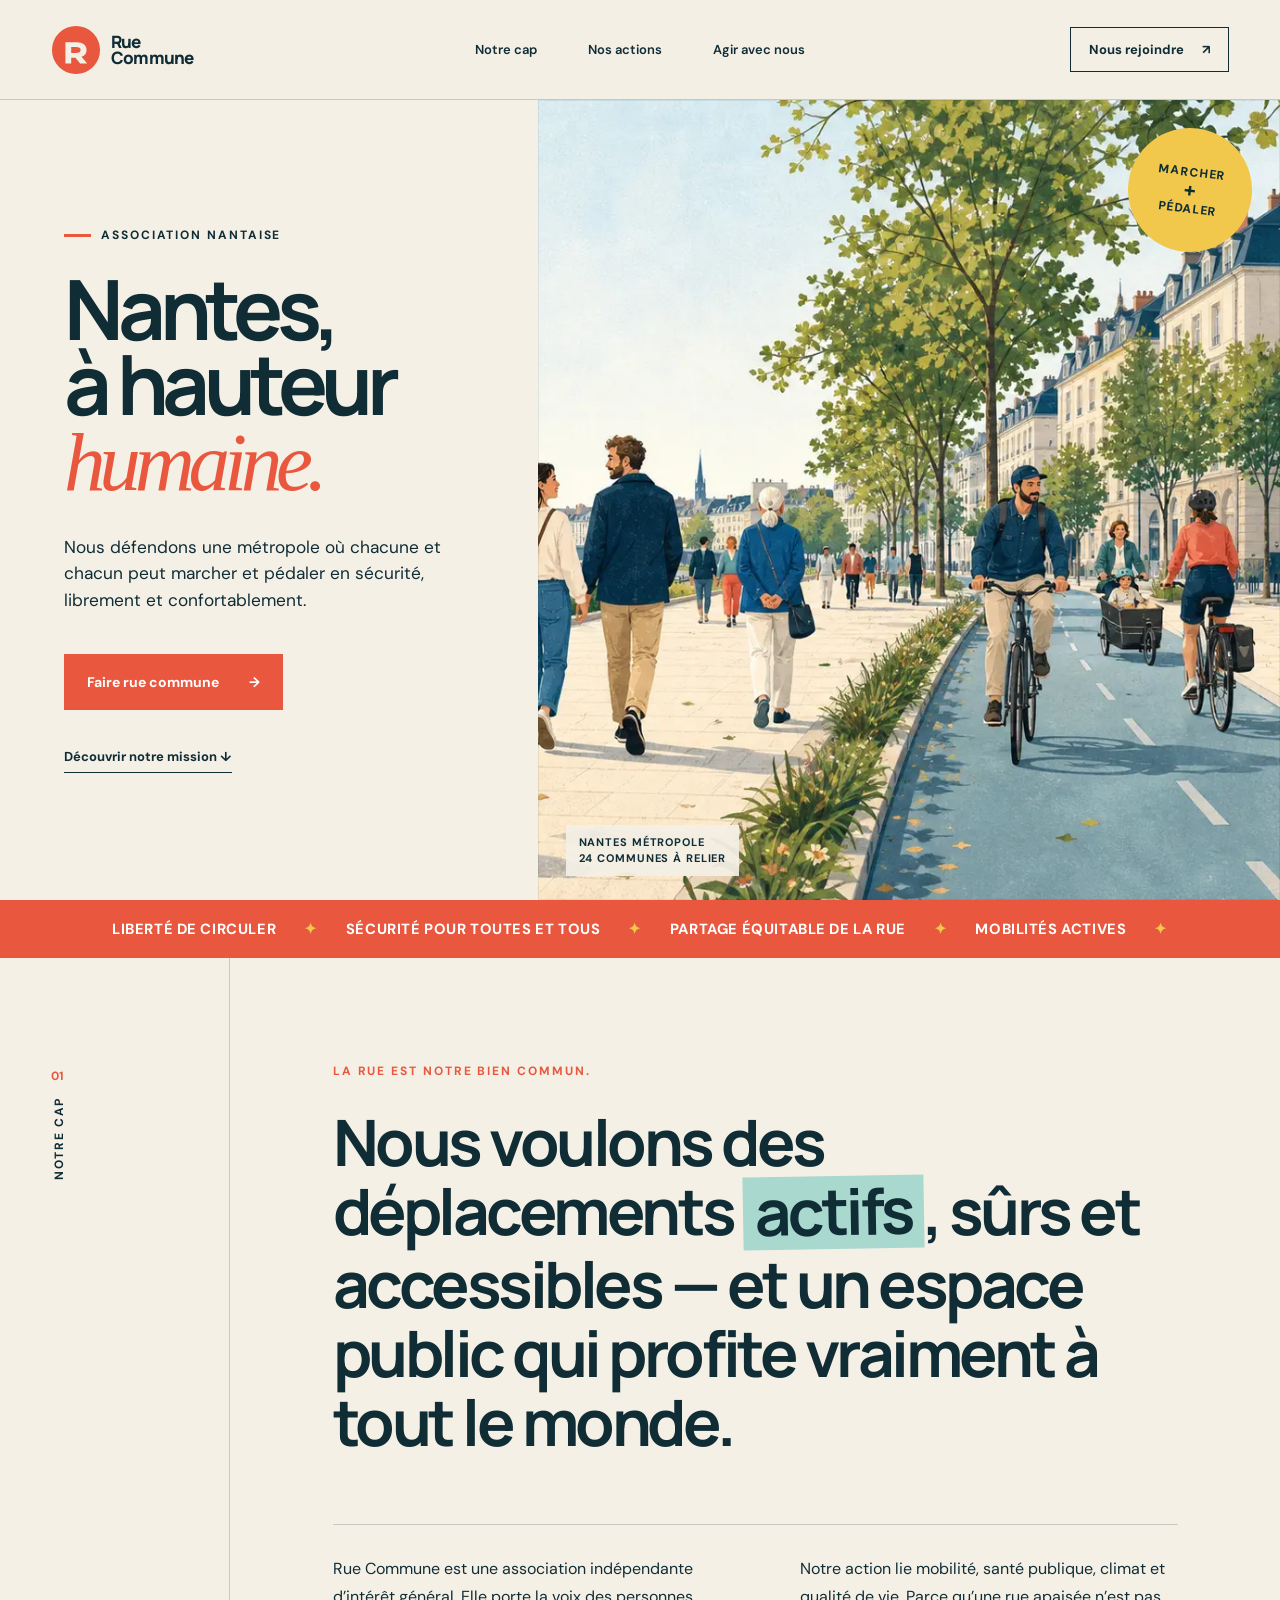
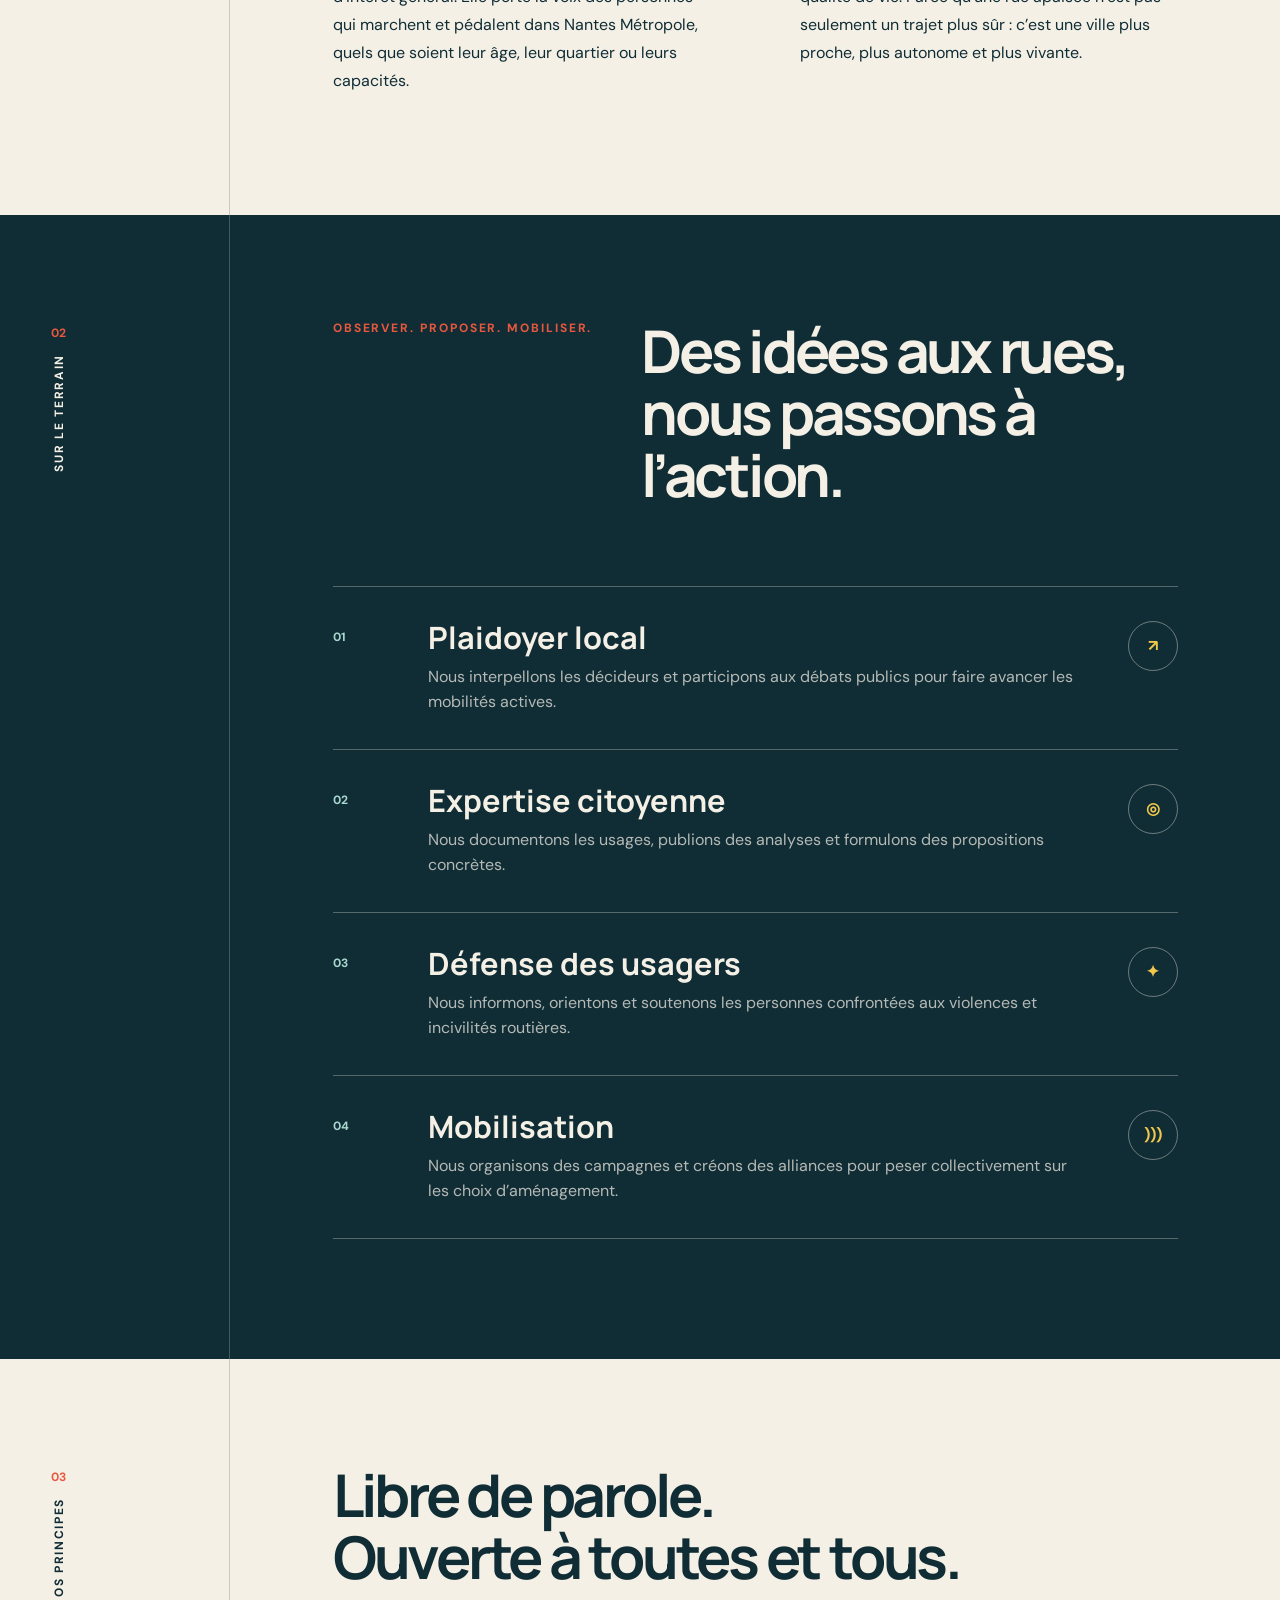
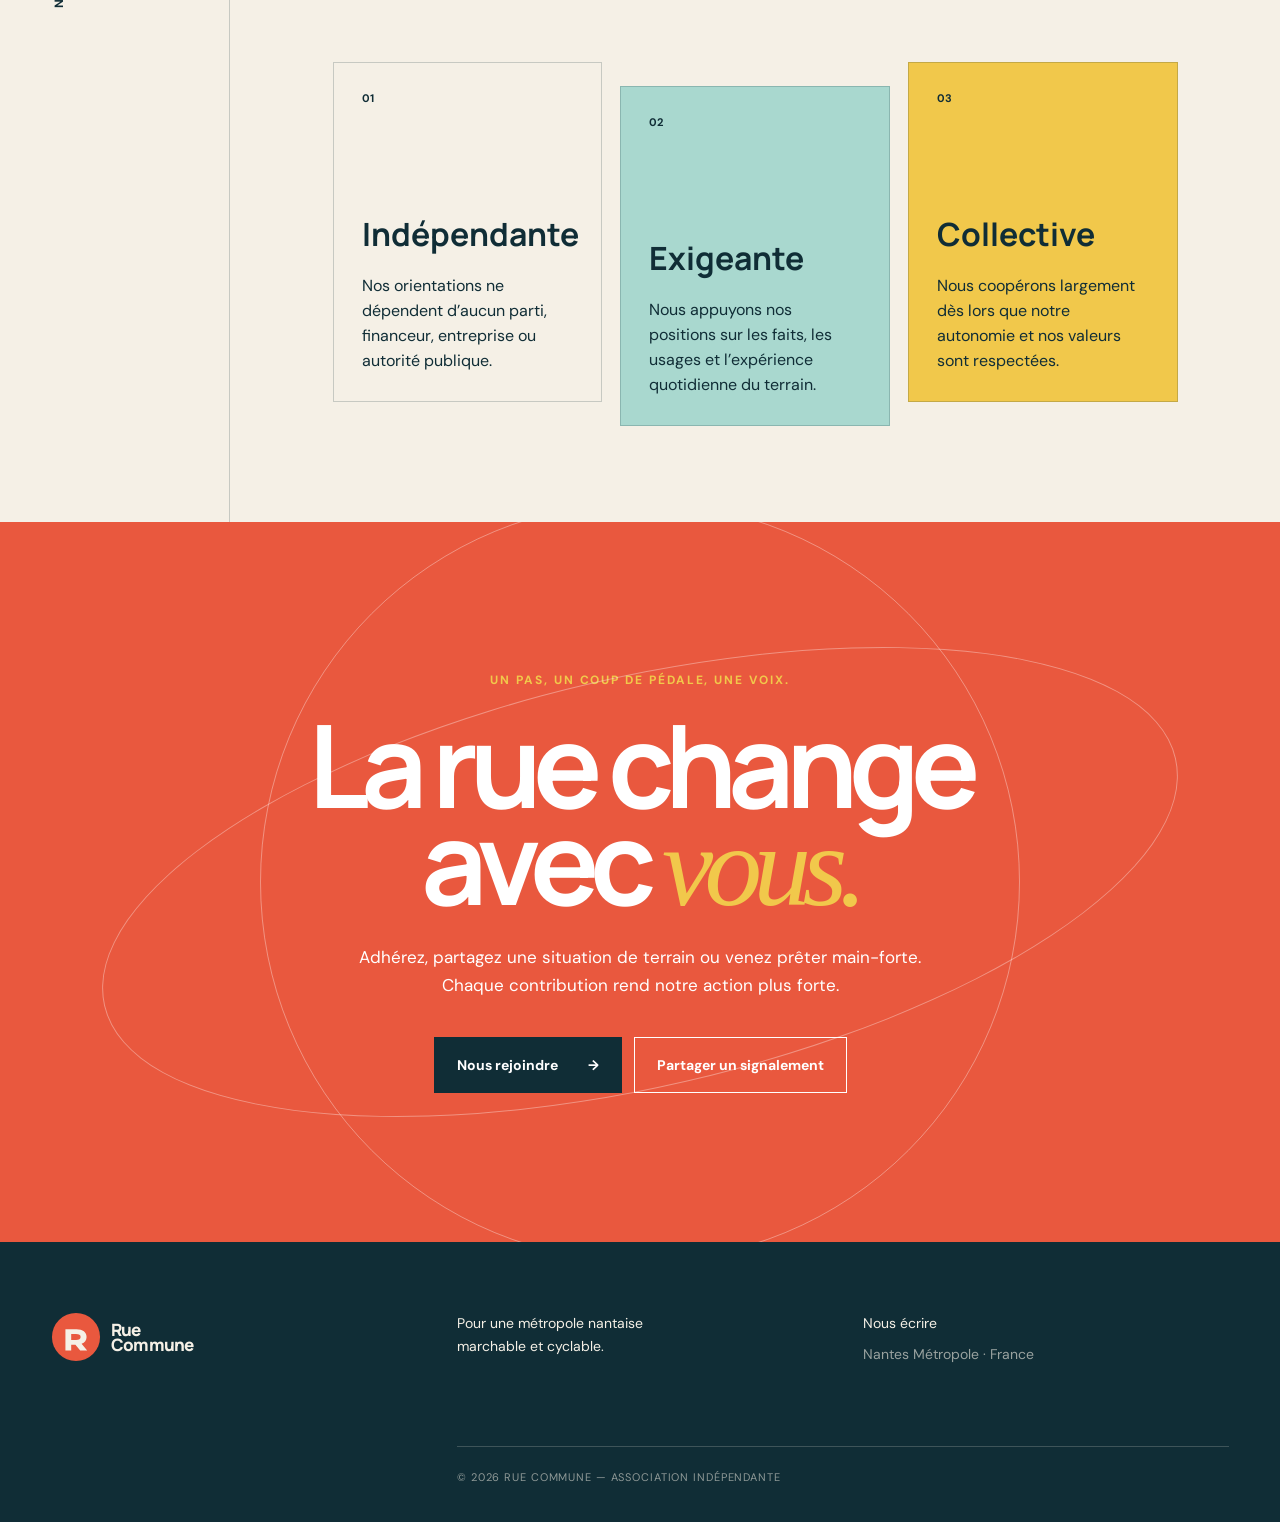
==== index.html @ aea791f6 "Add Rue Commune launch site Provide a presentable web presence while volunteers prepare the final co" ====
<!doctype html>
<html lang="fr">
  <head>
    <meta charset="utf-8" />
    <meta name="viewport" content="width=device-width, initial-scale=1" />
    <meta
      name="description"
      content="Rue Commune défend les droits des piétons et des cyclistes dans la métropole nantaise. Ensemble, rendons nos rues plus sûres, accessibles et vivantes."
    />
    <meta name="theme-color" content="#f5f0e6" />
    <meta property="og:locale" content="fr_FR" />
    <meta property="og:type" content="website" />
    <meta property="og:title" content="Rue Commune — Nantes à hauteur humaine" />
    <meta
      property="og:description"
      content="Pour des rues sûres, accessibles et agréables à pied comme à vélo."
    />
    <meta property="og:image" content="assets/nantes-mobilites.webp" />
    <title>Rue Commune — Nantes à hauteur humaine</title>
    <link rel="icon" href="assets/favicon.svg" type="image/svg+xml" />
    <link rel="preload" href="assets/nantes-mobilites.webp" as="image" type="image/webp" />
    <link rel="stylesheet" href="styles.css" />
  </head>
  <body>
    <a class="skip-link" href="#contenu">Aller au contenu</a>

    <header class="site-header">
      <a class="brand" href="#accueil" aria-label="Rue Commune, retour à l'accueil">
        <svg class="brand-mark" viewBox="0 0 52 52" aria-hidden="true">
          <circle cx="26" cy="26" r="25" fill="currentColor" />
          <path d="M15 34V18h11.5c6.6 0 10.5 3 10.5 8 0 3.4-1.9 5.8-5.2 7l5.8 7h-7.2l-5-6H21v6h-6Zm6-5h5.1c3.1 0 4.7-1 4.7-3s-1.6-3-4.7-3H21v6Z" fill="#f5f0e6" />
        </svg>
        <span>Rue<br />Commune</span>
      </a>

      <nav aria-label="Navigation principale">
        <a href="#mission">Notre cap</a>
        <a href="#actions">Nos actions</a>
        <a href="#agir">Agir avec nous</a>
      </nav>

      <a class="header-cta" href="#agir">Nous rejoindre <span aria-hidden="true">↗</span></a>
    </header>

    <main id="contenu">
      <section class="hero" id="accueil" aria-labelledby="hero-title">
        <div class="hero-copy">
          <p class="eyebrow"><span></span> Association nantaise</p>
          <h1 id="hero-title">Nantes,<br />à hauteur<br /><em>humaine.</em></h1>
          <p class="hero-intro">
            Nous défendons une métropole où chacune et chacun peut marcher et pédaler
            en sécurité, librement et confortablement.
          </p>
          <div class="hero-actions">
            <a class="button button-primary" href="#agir">Faire rue commune <span aria-hidden="true">→</span></a>
            <a class="text-link" href="#mission">Découvrir notre mission <span aria-hidden="true">↓</span></a>
          </div>
        </div>

        <div class="hero-visual">
          <img
            src="assets/nantes-mobilites.webp"
            alt="Des piétons et des cyclistes partagent une promenade arborée au bord de la Loire à Nantes."
            width="1823"
            height="863"
          />
          <div class="hero-stamp" aria-hidden="true">
            <span>Marcher</span>
            <b>+</b>
            <span>Pédaler</span>
          </div>
          <p class="image-caption">Nantes Métropole<br />24 communes à relier</p>
        </div>
      </section>

      <section class="ticker" aria-label="Nos valeurs">
        <div>
          <span>Liberté de circuler</span><b>✦</b>
          <span>Sécurité pour toutes et tous</span><b>✦</b>
          <span>Partage équitable de la rue</span><b>✦</b>
          <span>Mobilités actives</span><b>✦</b>
        </div>
      </section>

      <section class="mission section" id="mission" aria-labelledby="mission-title">
        <div class="section-label">
          <span>01</span>
          <p>Notre cap</p>
        </div>
        <div class="mission-content">
          <p class="kicker">La rue est notre bien commun.</p>
          <h2 id="mission-title">
            Nous voulons des déplacements <em>actifs</em>, sûrs et accessibles — et un espace public
            qui profite vraiment à tout le monde.
          </h2>
          <div class="mission-grid">
            <p>
              Rue Commune est une association indépendante d’intérêt général. Elle porte la voix
              des personnes qui marchent et pédalent dans Nantes Métropole, quels que soient leur
              âge, leur quartier ou leurs capacités.
            </p>
            <p>
              Notre action lie mobilité, santé publique, climat et qualité de vie. Parce qu’une rue
              apaisée n’est pas seulement un trajet plus sûr&nbsp;: c’est une ville plus proche, plus
              autonome et plus vivante.
            </p>
          </div>
        </div>
      </section>

      <section class="actions section" id="actions" aria-labelledby="actions-title">
        <div class="section-label section-label-light">
          <span>02</span>
          <p>Sur le terrain</p>
        </div>
        <div class="actions-content">
          <div class="actions-heading">
            <p class="kicker">Observer. Proposer. Mobiliser.</p>
            <h2 id="actions-title">Des idées aux rues,<br />nous passons à l’action.</h2>
          </div>

          <div class="action-list">
            <article>
              <span class="action-number">01</span>
              <div>
                <h3>Plaidoyer local</h3>
                <p>Nous interpellons les décideurs et participons aux débats publics pour faire avancer les mobilités actives.</p>
              </div>
              <span class="action-icon" aria-hidden="true">↗</span>
            </article>
            <article>
              <span class="action-number">02</span>
              <div>
                <h3>Expertise citoyenne</h3>
                <p>Nous documentons les usages, publions des analyses et formulons des propositions concrètes.</p>
              </div>
              <span class="action-icon" aria-hidden="true">◎</span>
            </article>
            <article>
              <span class="action-number">03</span>
              <div>
                <h3>Défense des usagers</h3>
                <p>Nous informons, orientons et soutenons les personnes confrontées aux violences et incivilités routières.</p>
              </div>
              <span class="action-icon" aria-hidden="true">✦</span>
            </article>
            <article>
              <span class="action-number">04</span>
              <div>
                <h3>Mobilisation</h3>
                <p>Nous organisons des campagnes et créons des alliances pour peser collectivement sur les choix d’aménagement.</p>
              </div>
              <span class="action-icon" aria-hidden="true">)))</span>
            </article>
          </div>
        </div>
      </section>

      <section class="principles section" aria-labelledby="principles-title">
        <div class="section-label">
          <span>03</span>
          <p>Nos principes</p>
        </div>
        <div class="principles-content">
          <h2 id="principles-title">Libre de parole.<br />Ouverte à toutes et tous.</h2>
          <div class="principle-cards">
            <article>
              <span>01</span>
              <h3>Indépendante</h3>
              <p>Nos orientations ne dépendent d’aucun parti, financeur, entreprise ou autorité publique.</p>
            </article>
            <article>
              <span>02</span>
              <h3>Exigeante</h3>
              <p>Nous appuyons nos positions sur les faits, les usages et l’expérience quotidienne du terrain.</p>
            </article>
            <article>
              <span>03</span>
              <h3>Collective</h3>
              <p>Nous coopérons largement dès lors que notre autonomie et nos valeurs sont respectées.</p>
            </article>
          </div>
        </div>
      </section>

      <section class="join" id="agir" aria-labelledby="join-title">
        <div class="join-orbit orbit-one" aria-hidden="true"></div>
        <div class="join-orbit orbit-two" aria-hidden="true"></div>
        <p class="kicker">Un pas, un coup de pédale, une voix.</p>
        <h2 id="join-title">La rue change<br />avec <em>vous.</em></h2>
        <p>
          Adhérez, partagez une situation de terrain ou venez prêter main-forte.<br />
          Chaque contribution rend notre action plus forte.
        </p>
        <div class="join-actions">
          <a class="button button-dark" href="mailto:rue-commune@p27.eu?subject=Je souhaite rejoindre Rue Commune">Nous rejoindre <span aria-hidden="true">→</span></a>
          <a class="button button-outline" href="mailto:rue-commune@p27.eu?subject=Signalement de terrain">Partager un signalement</a>
        </div>
      </section>
    </main>

    <footer>
      <a class="brand footer-brand" href="#accueil">
        <svg class="brand-mark" viewBox="0 0 52 52" aria-hidden="true">
          <circle cx="26" cy="26" r="25" fill="currentColor" />
          <path d="M15 34V18h11.5c6.6 0 10.5 3 10.5 8 0 3.4-1.9 5.8-5.2 7l5.8 7h-7.2l-5-6H21v6h-6Zm6-5h5.1c3.1 0 4.7-1 4.7-3s-1.6-3-4.7-3H21v6Z" fill="#f5f0e6" />
        </svg>
        <span>Rue<br />Commune</span>
      </a>
      <p>Pour une métropole nantaise<br />marchable et cyclable.</p>
      <div class="footer-links">
        <a href="mailto:rue-commune@p27.eu">Nous écrire</a>
        <span>Nantes Métropole · France</span>
      </div>
      <p class="copyright">© 2026 Rue Commune — Association indépendante</p>
    </footer>
  </body>
</html>
---- styles.css ----
@import url("https://fonts.googleapis.com/css2?family=DM+Sans:wght@400;500;600;700&family=Manrope:wght@400;500;600;700;800&display=swap");

:root {
  --cream: #f5f0e6;
  --paper: #fffdf8;
  --navy: #102d36;
  --blue: #173f51;
  --coral: #e9583e;
  --teal: #a9d8cf;
  --yellow: #f1c84b;
  --green: #789e62;
  --line: rgba(16, 45, 54, 0.2);
  --sans: "DM Sans", Arial, sans-serif;
  --display: "Manrope", Arial, sans-serif;
}

* {
  box-sizing: border-box;
}

html {
  scroll-behavior: smooth;
}

body {
  margin: 0;
  background: var(--cream);
  color: var(--navy);
  font-family: var(--sans);
  -webkit-font-smoothing: antialiased;
}

a {
  color: inherit;
  text-decoration: none;
}

.skip-link {
  position: fixed;
  z-index: 100;
  top: 10px;
  left: 10px;
  padding: 12px 18px;
  background: var(--navy);
  color: white;
  transform: translateY(-150%);
}

.skip-link:focus {
  transform: translateY(0);
}

.site-header {
  min-height: 100px;
  display: grid;
  grid-template-columns: 1fr auto 1fr;
  align-items: center;
  padding: 18px clamp(24px, 4vw, 68px);
  border-bottom: 1px solid var(--line);
  background: rgba(245, 240, 230, 0.94);
}

.brand {
  display: inline-flex;
  align-items: center;
  gap: 10px;
  width: fit-content;
  font-family: var(--display);
  font-size: 17px;
  font-weight: 800;
  line-height: 0.9;
  letter-spacing: -0.05em;
}

.brand-mark {
  width: 50px;
  color: var(--coral);
}

nav {
  display: flex;
  align-items: center;
  gap: clamp(24px, 4vw, 56px);
  font-size: 13px;
  font-weight: 600;
}

nav a,
.footer-links a {
  position: relative;
}

nav a::after,
.footer-links a::after {
  content: "";
  position: absolute;
  right: 0;
  bottom: -5px;
  left: 0;
  height: 1px;
  background: currentColor;
  transform: scaleX(0);
  transform-origin: right;
  transition: transform 180ms ease;
}

nav a:hover::after,
nav a:focus-visible::after,
.footer-links a:hover::after,
.footer-links a:focus-visible::after {
  transform: scaleX(1);
  transform-origin: left;
}

.header-cta {
  justify-self: end;
  display: inline-flex;
  gap: 18px;
  align-items: center;
  padding: 13px 18px;
  border: 1px solid var(--navy);
  font-size: 13px;
  font-weight: 700;
  transition: color 180ms ease, background 180ms ease;
}

.header-cta:hover,
.header-cta:focus-visible {
  background: var(--navy);
  color: var(--cream);
}

.hero {
  min-height: calc(100vh - 100px);
  max-height: 950px;
  display: grid;
  grid-template-columns: minmax(430px, 42%) 1fr;
  overflow: hidden;
}

.hero-copy {
  display: flex;
  flex-direction: column;
  justify-content: center;
  padding: clamp(60px, 7vw, 110px) clamp(36px, 5vw, 88px);
}

.eyebrow,
.kicker {
  margin: 0 0 28px;
  font-size: 12px;
  font-weight: 700;
  letter-spacing: 0.16em;
  text-transform: uppercase;
}

.eyebrow {
  display: flex;
  gap: 10px;
  align-items: center;
}

.eyebrow span {
  width: 27px;
  height: 3px;
  background: var(--coral);
}

h1,
h2,
h3,
p {
  margin-top: 0;
}

h1,
h2,
h3 {
  font-family: var(--display);
}

h1 {
  margin-bottom: 34px;
  font-size: clamp(55px, 6.5vw, 105px);
  line-height: 0.9;
  letter-spacing: -0.075em;
}

h1 em,
.join h2 em {
  color: var(--coral);
  font-family: Georgia, serif;
  font-weight: 400;
}

.hero-intro {
  max-width: 520px;
  margin-bottom: 40px;
  font-size: clamp(17px, 1.35vw, 21px);
  line-height: 1.55;
}

.hero-actions,
.join-actions {
  display: flex;
  align-items: center;
  flex-wrap: wrap;
  gap: 26px;
}

.button {
  display: inline-flex;
  align-items: center;
  justify-content: space-between;
  gap: 30px;
  min-height: 56px;
  padding: 14px 22px;
  border: 1px solid transparent;
  font-weight: 700;
  font-size: 14px;
  transition: transform 180ms ease, background 180ms ease, color 180ms ease;
}

.button:hover,
.button:focus-visible {
  transform: translateY(-3px);
}

.button-primary {
  background: var(--coral);
  color: white;
}

.button-primary:hover,
.button-primary:focus-visible {
  background: var(--navy);
}

.text-link {
  padding: 12px 0 7px;
  border-bottom: 1px solid currentColor;
  font-size: 13px;
  font-weight: 700;
}

.hero-visual {
  position: relative;
  min-height: 640px;
  overflow: hidden;
}

.hero-visual::after {
  content: "";
  position: absolute;
  inset: 0;
  box-shadow: inset 0 0 0 1px rgba(16, 45, 54, 0.08);
  pointer-events: none;
}

.hero-visual img {
  width: 100%;
  height: 100%;
  display: block;
  object-fit: cover;
  object-position: 56% center;
}

.hero-stamp {
  position: absolute;
  right: 28px;
  top: 28px;
  width: 124px;
  aspect-ratio: 1;
  display: flex;
  flex-direction: column;
  align-items: center;
  justify-content: center;
  border-radius: 50%;
  background: var(--yellow);
  font-size: 12px;
  font-weight: 800;
  text-transform: uppercase;
  letter-spacing: 0.08em;
  transform: rotate(7deg);
}

.hero-stamp b {
  font-size: 21px;
  line-height: 1;
}

.image-caption {
  position: absolute;
  bottom: 24px;
  left: 28px;
  margin: 0;
  padding: 10px 13px;
  background: rgba(245, 240, 230, 0.92);
  font-size: 11px;
  font-weight: 700;
  line-height: 1.4;
  text-transform: uppercase;
  letter-spacing: 0.08em;
}

.ticker {
  overflow: hidden;
  background: var(--coral);
  color: white;
}

.ticker div {
  min-width: max-content;
  display: flex;
  align-items: center;
  justify-content: center;
  gap: 28px;
  padding: 19px 28px;
  font-size: clamp(13px, 1.15vw, 17px);
  font-weight: 700;
  letter-spacing: 0.04em;
  text-transform: uppercase;
}

.ticker b {
  color: var(--yellow);
}

.section {
  display: grid;
  grid-template-columns: minmax(150px, 18%) 1fr;
}

.section-label {
  padding: 110px clamp(24px, 4vw, 68px);
  border-right: 1px solid var(--line);
}

.section-label span {
  display: block;
  margin-bottom: 13px;
  color: var(--coral);
  font-size: 12px;
  font-weight: 700;
}

.section-label p {
  margin: 0;
  font-size: 12px;
  font-weight: 700;
  text-transform: uppercase;
  letter-spacing: 0.14em;
  writing-mode: vertical-rl;
  transform: rotate(180deg);
}

.mission-content,
.principles-content {
  padding: 105px clamp(36px, 8vw, 135px) 120px;
}

.kicker {
  color: var(--coral);
}

.mission h2 {
  max-width: 1100px;
  margin-bottom: 68px;
  font-size: clamp(40px, 5vw, 76px);
  line-height: 1.08;
  letter-spacing: -0.055em;
}

.mission h2 em {
  display: inline-block;
  padding: 0 0.18em 0.06em;
  background: var(--teal);
  font-style: normal;
  font-weight: inherit;
  transform: rotate(-1deg);
}

.mission-grid {
  display: grid;
  grid-template-columns: repeat(2, minmax(0, 1fr));
  gap: clamp(36px, 7vw, 110px);
  padding-top: 30px;
  border-top: 1px solid var(--line);
}

.mission-grid p {
  max-width: 520px;
  margin-bottom: 0;
  font-size: 16px;
  line-height: 1.75;
}

.actions {
  background: var(--navy);
  color: var(--cream);
}

.section-label-light {
  border-color: rgba(245, 240, 230, 0.22);
}

.actions-content {
  padding: 105px clamp(36px, 8vw, 135px) 120px;
}

.actions-heading {
  display: grid;
  grid-template-columns: 1fr 2fr;
  gap: 40px;
  align-items: start;
  margin-bottom: 80px;
}

.actions-heading h2,
.principles h2 {
  margin: 0;
  font-size: clamp(40px, 4.6vw, 72px);
  line-height: 1.05;
  letter-spacing: -0.055em;
}

.action-list {
  border-top: 1px solid rgba(245, 240, 230, 0.3);
}

.action-list article {
  display: grid;
  grid-template-columns: 70px 1fr 70px;
  gap: 25px;
  align-items: start;
  padding: 34px 0;
  border-bottom: 1px solid rgba(245, 240, 230, 0.3);
}

.action-number {
  padding-top: 8px;
  color: var(--teal);
  font-size: 12px;
  font-weight: 700;
}

.action-list h3 {
  margin-bottom: 9px;
  font-size: clamp(25px, 2.4vw, 38px);
  line-height: 1.1;
}

.action-list p {
  max-width: 650px;
  margin-bottom: 0;
  color: rgba(245, 240, 230, 0.72);
  line-height: 1.6;
}

.action-icon {
  width: 50px;
  height: 50px;
  display: grid;
  place-items: center;
  justify-self: end;
  border: 1px solid rgba(245, 240, 230, 0.4);
  border-radius: 50%;
  color: var(--yellow);
  font-weight: 700;
}

.principles-content h2 {
  max-width: 900px;
  margin-bottom: 75px;
}

.principle-cards {
  display: grid;
  grid-template-columns: repeat(3, minmax(0, 1fr));
  gap: 18px;
}

.principle-cards article {
  min-height: 340px;
  display: flex;
  flex-direction: column;
  padding: 28px;
  border: 1px solid var(--line);
}

.principle-cards article:nth-child(2) {
  background: var(--teal);
  transform: translateY(24px);
}

.principle-cards article:nth-child(3) {
  background: var(--yellow);
}

.principle-cards span {
  font-size: 11px;
  font-weight: 700;
}

.principle-cards h3 {
  margin: auto 0 18px;
  font-size: clamp(26px, 2.5vw, 38px);
}

.principle-cards p {
  margin-bottom: 0;
  line-height: 1.55;
}

.join {
  position: relative;
  min-height: 720px;
  display: flex;
  flex-direction: column;
  align-items: center;
  justify-content: center;
  padding: 100px 24px;
  overflow: hidden;
  background: var(--coral);
  color: white;
  text-align: center;
}

.join .kicker {
  color: var(--yellow);
}

.join h2 {
  position: relative;
  z-index: 1;
  margin-bottom: 30px;
  font-size: clamp(64px, 9vw, 140px);
  line-height: 0.84;
  letter-spacing: -0.075em;
}

.join h2 em {
  color: var(--yellow);
}

.join > p:not(.kicker) {
  position: relative;
  z-index: 1;
  margin-bottom: 38px;
  font-size: 17px;
  line-height: 1.6;
}

.join-actions {
  position: relative;
  z-index: 1;
  justify-content: center;
  gap: 12px;
}

.button-dark {
  background: var(--navy);
  color: white;
}

.button-outline {
  border-color: white;
  color: white;
}

.button-outline:hover,
.button-outline:focus-visible {
  background: white;
  color: var(--coral);
}

.join-orbit {
  position: absolute;
  border: 1px solid rgba(255, 255, 255, 0.35);
  border-radius: 50%;
}

.orbit-one {
  width: 760px;
  height: 760px;
}

.orbit-two {
  width: 1100px;
  height: 410px;
  transform: rotate(-13deg);
}

footer {
  display: grid;
  grid-template-columns: 1fr 1fr 1fr;
  gap: 40px;
  align-items: start;
  padding: 70px clamp(24px, 4vw, 68px) 35px;
  background: var(--navy);
  color: var(--cream);
}

.footer-brand {
  grid-row: span 2;
}

footer > p,
.footer-links {
  font-size: 14px;
  line-height: 1.6;
}

.footer-links {
  display: flex;
  flex-direction: column;
  align-items: flex-start;
  gap: 8px;
}

.footer-links span {
  color: rgba(245, 240, 230, 0.6);
}

.copyright {
  grid-column: 2 / 4;
  margin: 35px 0 0;
  padding-top: 22px;
  border-top: 1px solid rgba(245, 240, 230, 0.2);
  color: rgba(245, 240, 230, 0.55);
  font-size: 11px;
  text-transform: uppercase;
  letter-spacing: 0.08em;
}

*:focus-visible {
  outline: 3px solid var(--yellow);
  outline-offset: 4px;
}

@media (max-width: 960px) {
  .site-header {
    grid-template-columns: 1fr auto;
  }

  nav {
    display: none;
  }

  .hero {
    min-height: auto;
    max-height: none;
    grid-template-columns: 1fr;
  }

  .hero-copy {
    padding-top: 70px;
    padding-bottom: 70px;
  }

  .hero-visual {
    min-height: 520px;
  }

  .section {
    grid-template-columns: 90px 1fr;
  }

  .section-label {
    padding-right: 30px;
    padding-left: 30px;
  }

  .actions-heading {
    grid-template-columns: 1fr;
  }

  .principle-cards {
    grid-template-columns: 1fr;
  }

  .principle-cards article {
    min-height: 240px;
  }

  .principle-cards article:nth-child(2) {
    transform: none;
  }
}

@media (max-width: 680px) {
  .site-header {
    min-height: 82px;
    padding: 14px 18px;
  }

  .brand-mark {
    width: 44px;
  }

  .header-cta {
    padding: 11px 13px;
  }

  .header-cta span {
    display: none;
  }

  .hero-copy {
    padding: 58px 22px 62px;
  }

  .hero-actions {
    align-items: flex-start;
    flex-direction: column;
    gap: 16px;
  }

  .hero-visual {
    min-height: 400px;
  }

  .hero-visual img {
    object-position: 62% center;
  }

  .hero-stamp {
    width: 100px;
    right: 16px;
    top: 16px;
    font-size: 10px;
  }

  .ticker div {
    justify-content: flex-start;
  }

  .section {
    display: block;
  }

  .section-label {
    display: flex;
    align-items: center;
    gap: 15px;
    padding: 30px 22px;
    border-right: 0;
    border-bottom: 1px solid var(--line);
  }

  .section-label span {
    margin: 0;
  }

  .section-label p {
    writing-mode: initial;
    transform: none;
  }

  .mission-content,
  .actions-content,
  .principles-content {
    padding: 68px 22px 80px;
  }

  .mission h2 {
    margin-bottom: 48px;
  }

  .mission-grid {
    grid-template-columns: 1fr;
    gap: 18px;
  }

  .actions-heading {
    margin-bottom: 50px;
  }

  .action-list article {
    grid-template-columns: 35px 1fr;
    gap: 12px;
  }

  .action-icon {
    display: none;
  }

  .principles-content h2 {
    margin-bottom: 50px;
  }

  .join {
    min-height: 670px;
  }

  .join-actions {
    flex-direction: column;
    width: min(100%, 340px);
  }

  .join-actions .button {
    width: 100%;
  }

  footer {
    grid-template-columns: 1fr;
    padding-top: 55px;
  }

  .footer-brand,
  .copyright {
    grid-row: auto;
    grid-column: auto;
  }

  .copyright {
    margin-top: 10px;
  }
}

@media (prefers-reduced-motion: reduce) {
  html {
    scroll-behavior: auto;
  }

  *,
  *::before,
  *::after {
    transition-duration: 0.01ms !important;
  }
}
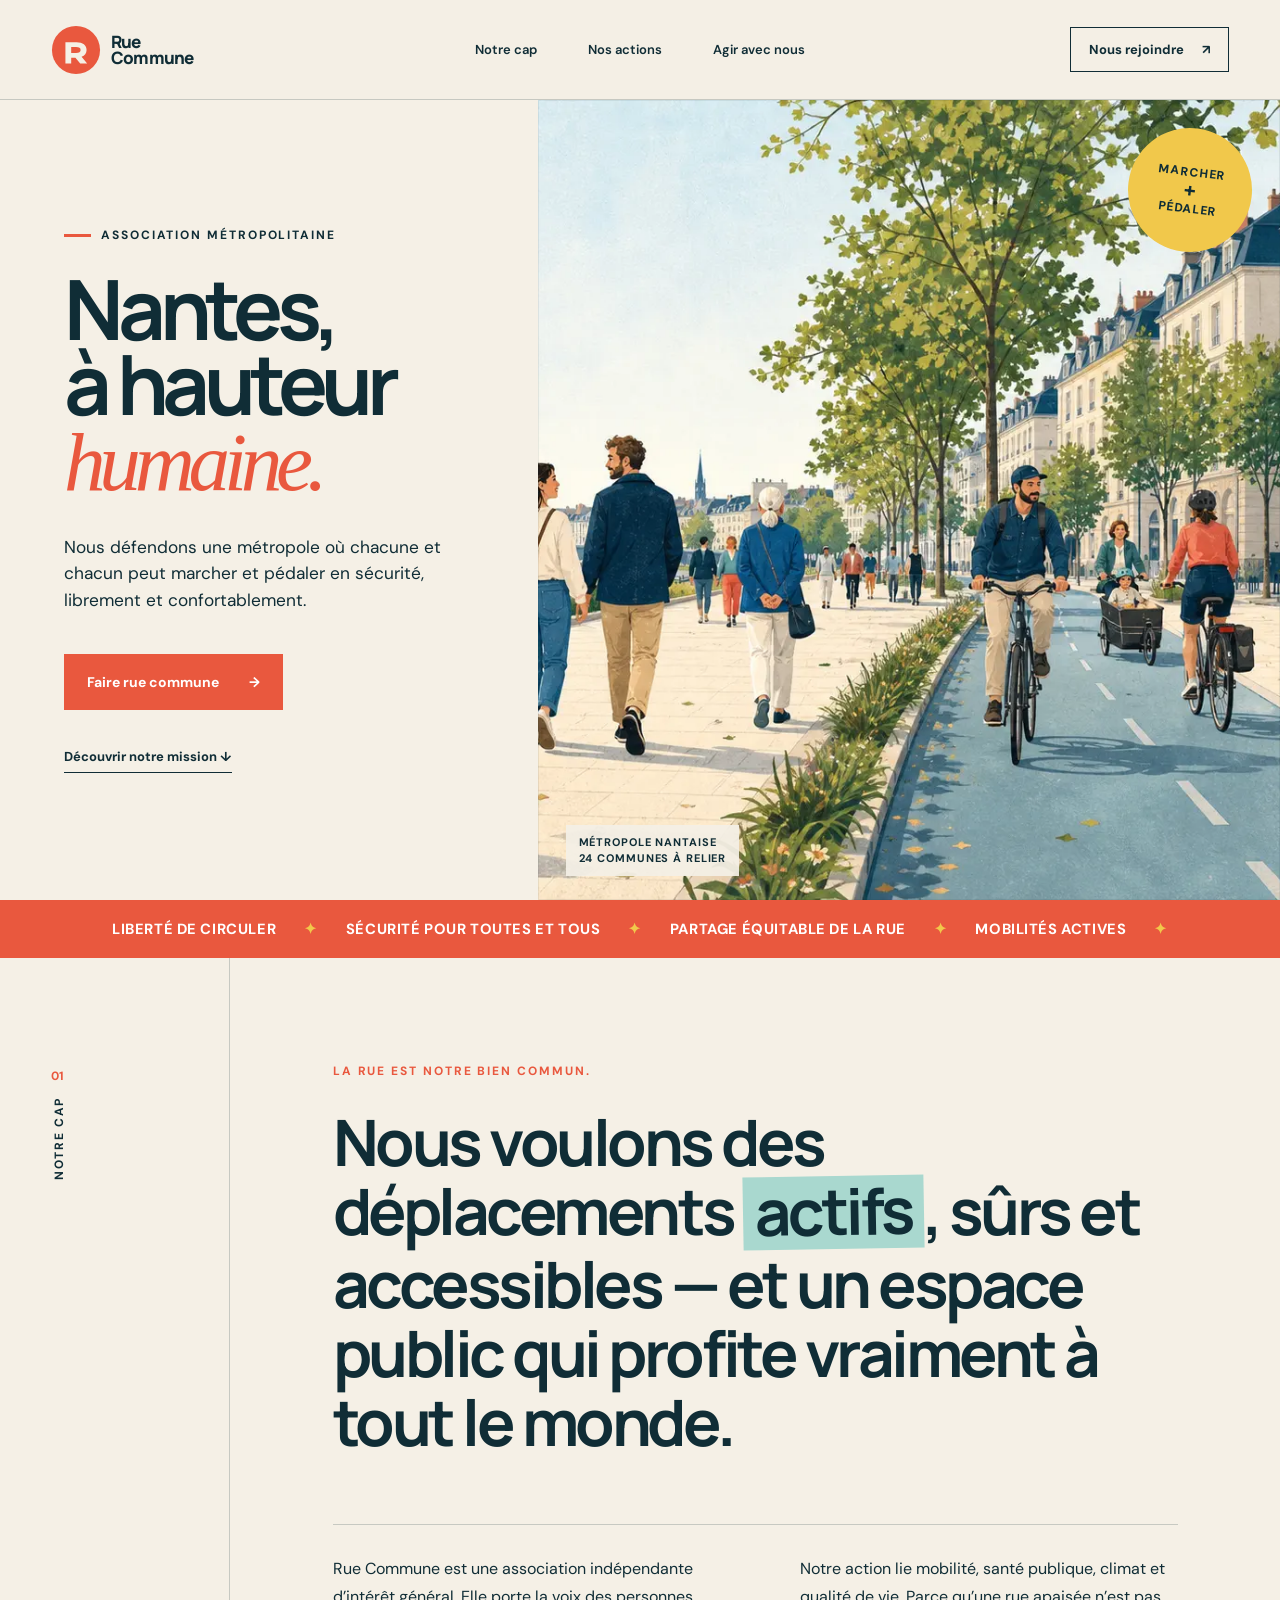
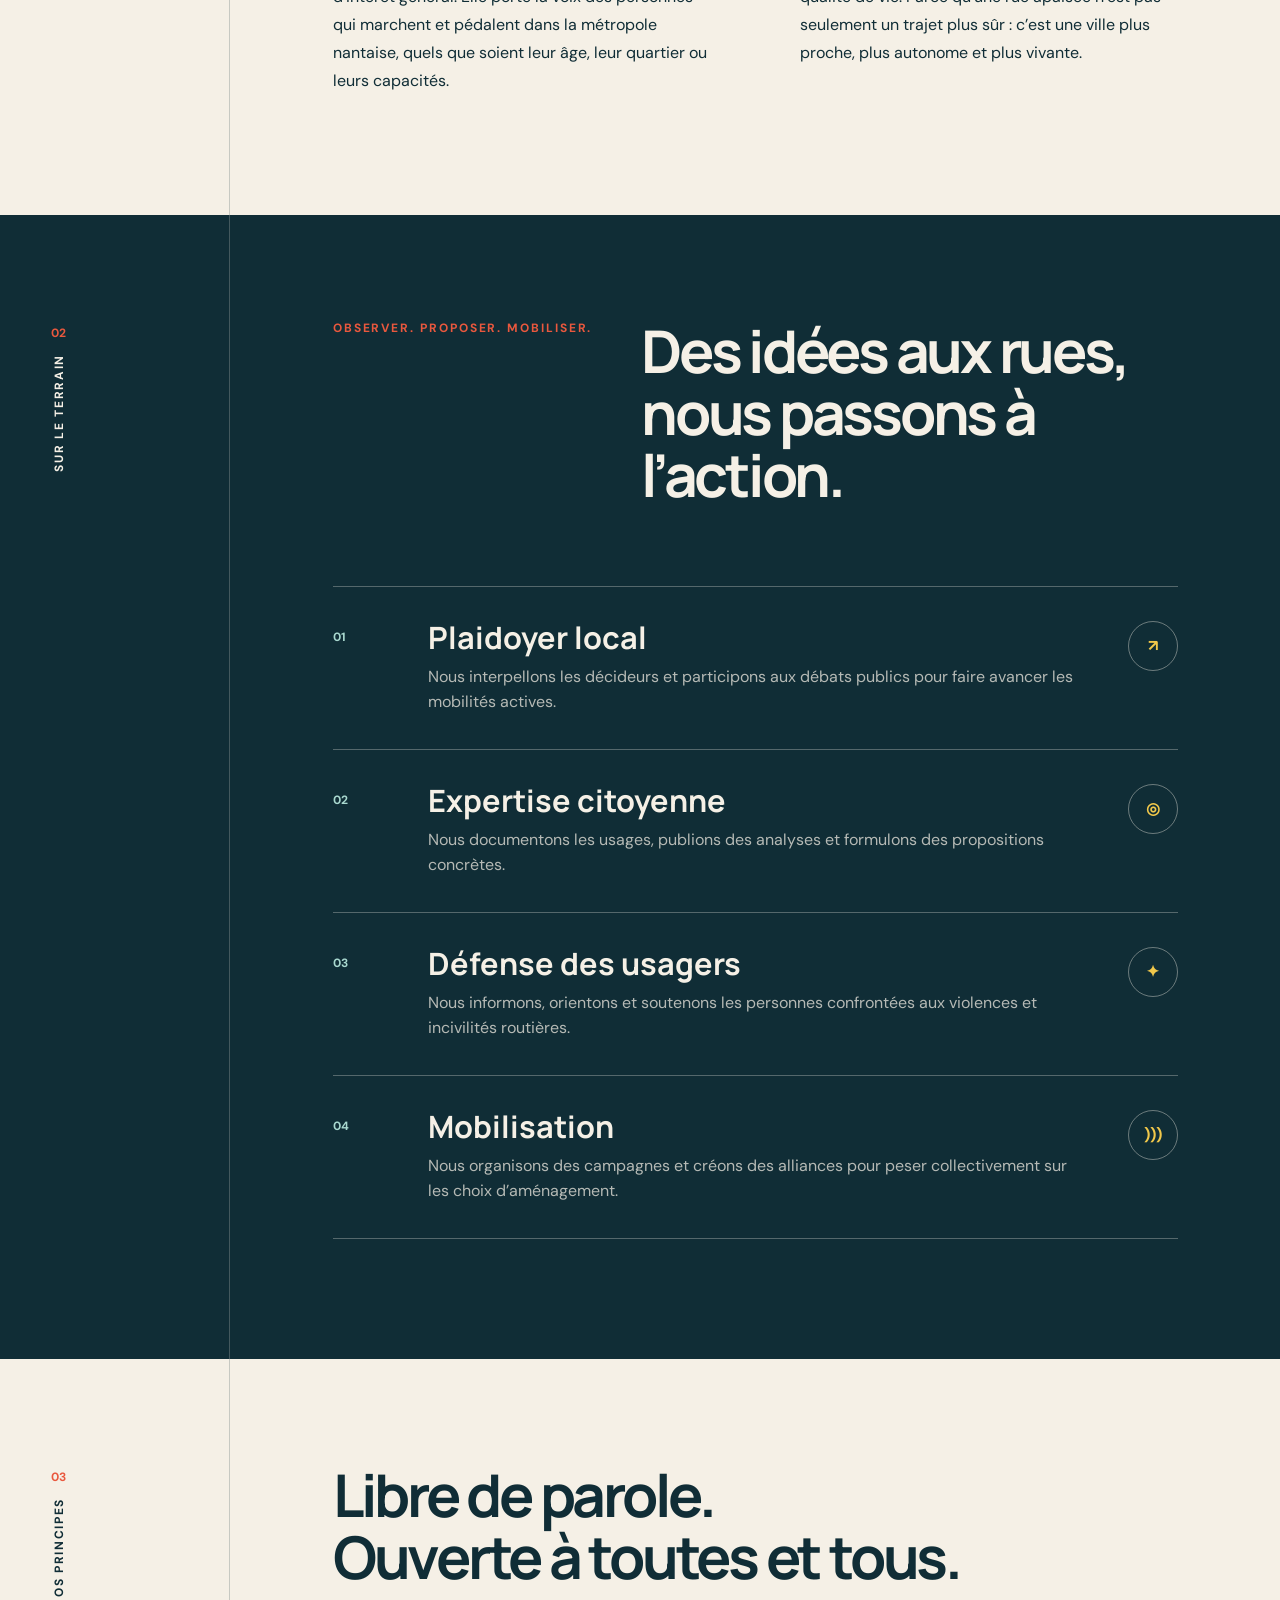
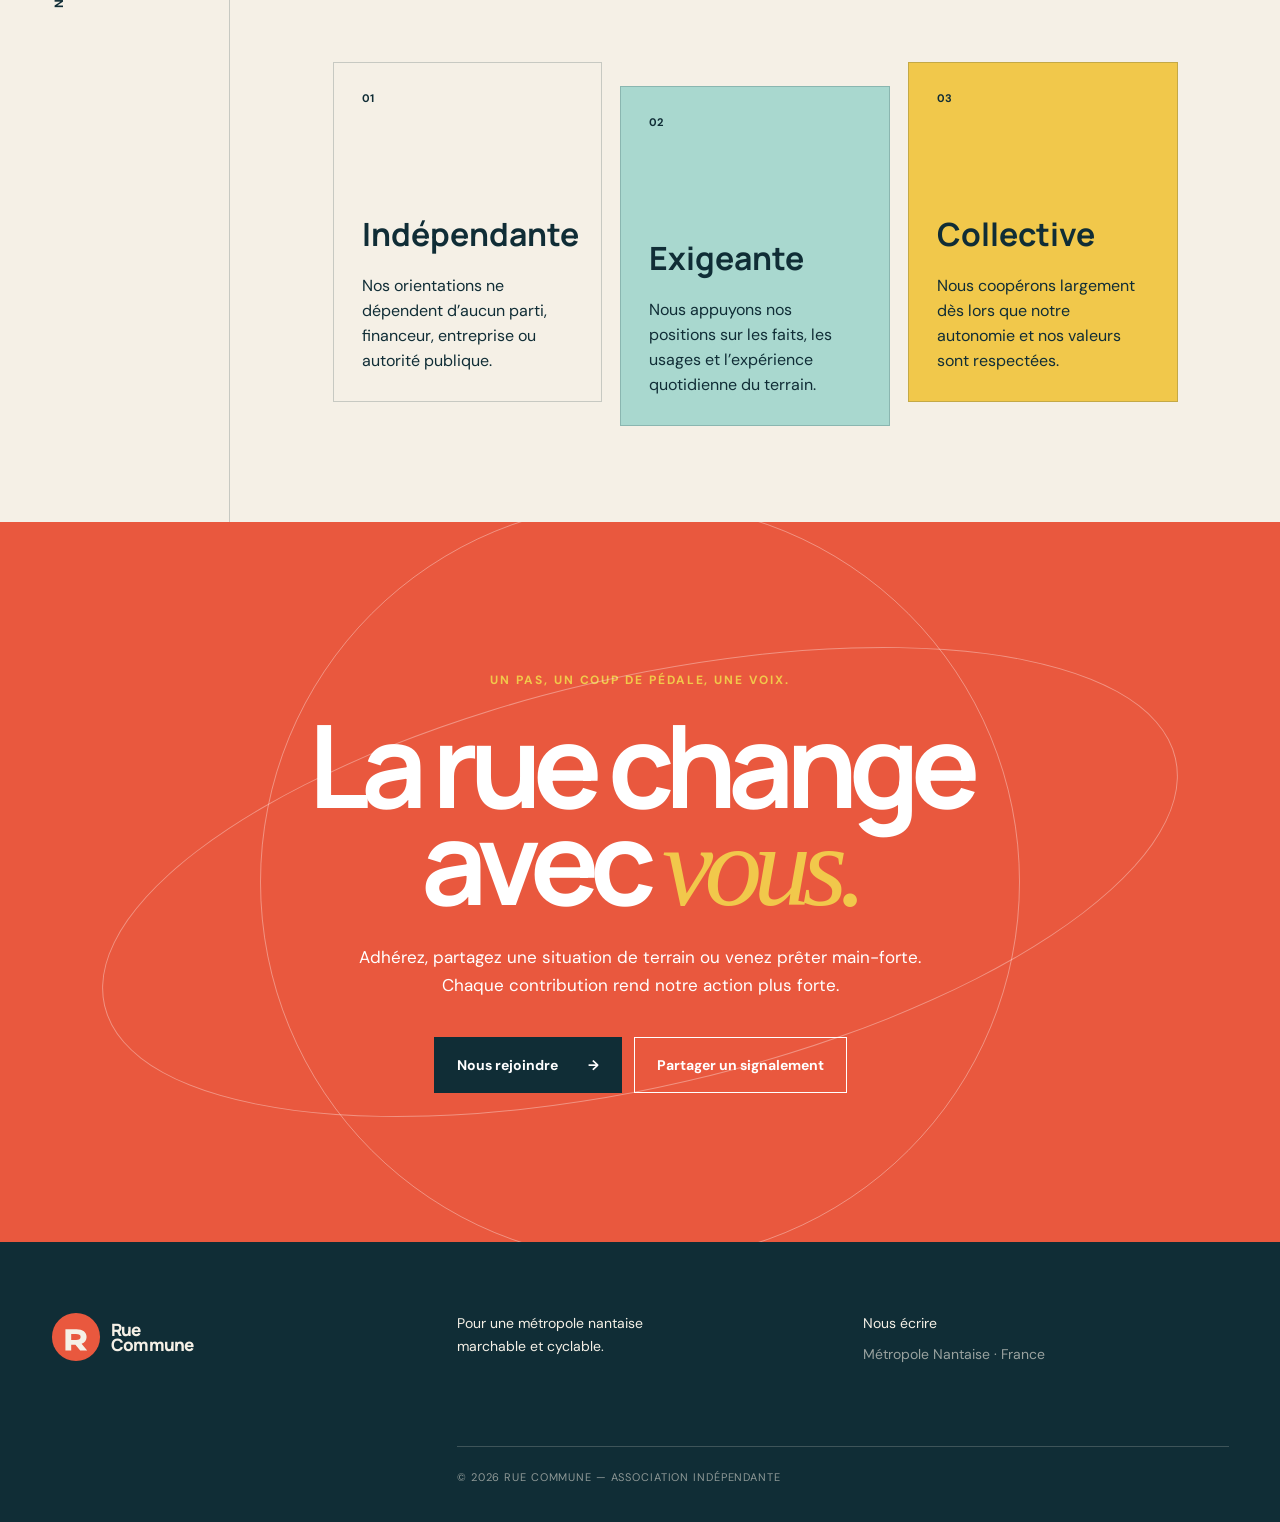
==== commit 639d2192: "Update index.html Nantes métropole => métropole nantaise comme principal changement" ====
--- a/index.html
+++ b/index.html
@@ -45,7 +45,7 @@
     <main id="contenu">
       <section class="hero" id="accueil" aria-labelledby="hero-title">
         <div class="hero-copy">
-          <p class="eyebrow"><span></span> Association nantaise</p>
+          <p class="eyebrow"><span></span> Association métropolitaine </p>
           <h1 id="hero-title">Nantes,<br />à hauteur<br /><em>humaine.</em></h1>
           <p class="hero-intro">
             Nous défendons une métropole où chacune et chacun peut marcher et pédaler
@@ -69,7 +69,7 @@
             <b>+</b>
             <span>Pédaler</span>
           </div>
-          <p class="image-caption">Nantes Métropole<br />24 communes à relier</p>
+          <p class="image-caption">Métropole Nantaise<br />24 communes à relier</p>
         </div>
       </section>
 
@@ -96,7 +96,7 @@
           <div class="mission-grid">
             <p>
               Rue Commune est une association indépendante d’intérêt général. Elle porte la voix
-              des personnes qui marchent et pédalent dans Nantes Métropole, quels que soient leur
+              des personnes qui marchent et pédalent dans la métropole nantaise, quels que soient leur
               âge, leur quartier ou leurs capacités.
             </p>
             <p>
@@ -210,7 +210,7 @@
       <p>Pour une métropole nantaise<br />marchable et cyclable.</p>
       <div class="footer-links">
         <a href="mailto:rue-commune@p27.eu">Nous écrire</a>
-        <span>Nantes Métropole · France</span>
+        <span>Métropole Nantaise · France</span>
       </div>
       <p class="copyright">© 2026 Rue Commune — Association indépendante</p>
     </footer>
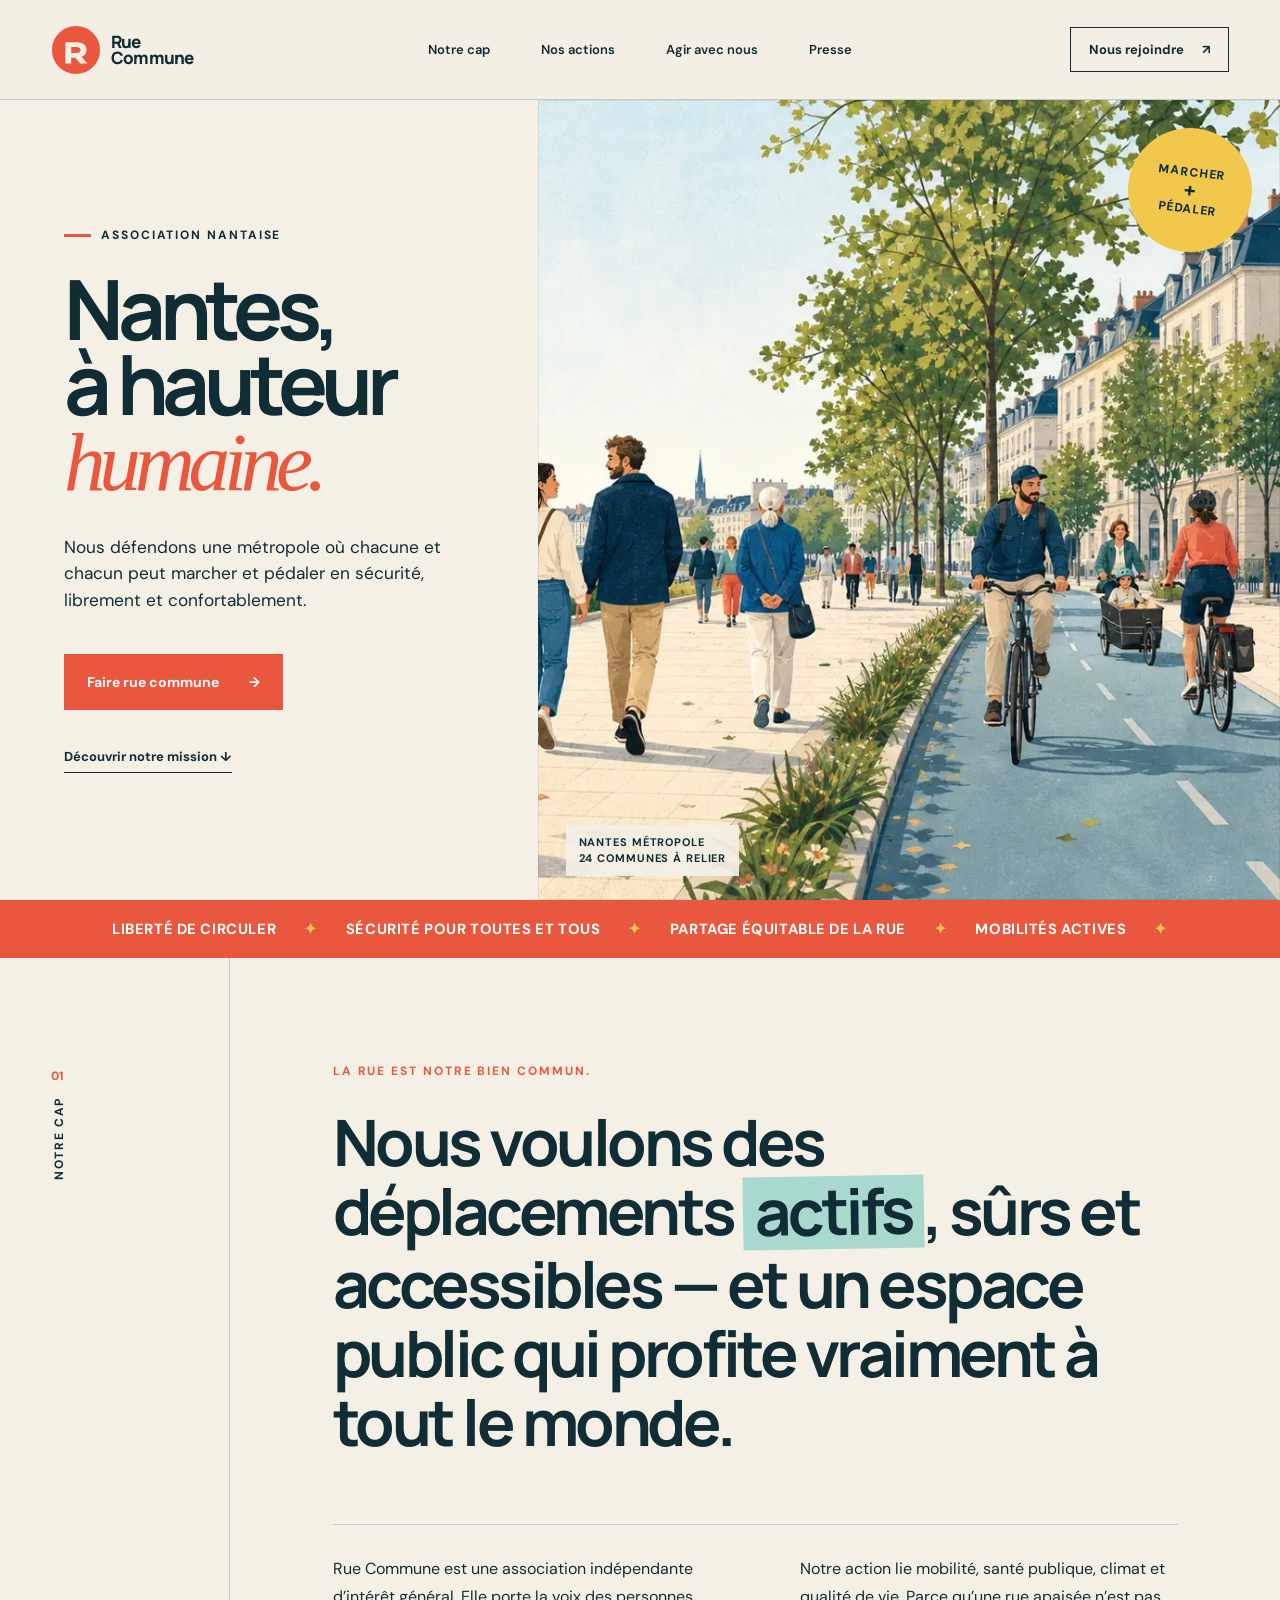
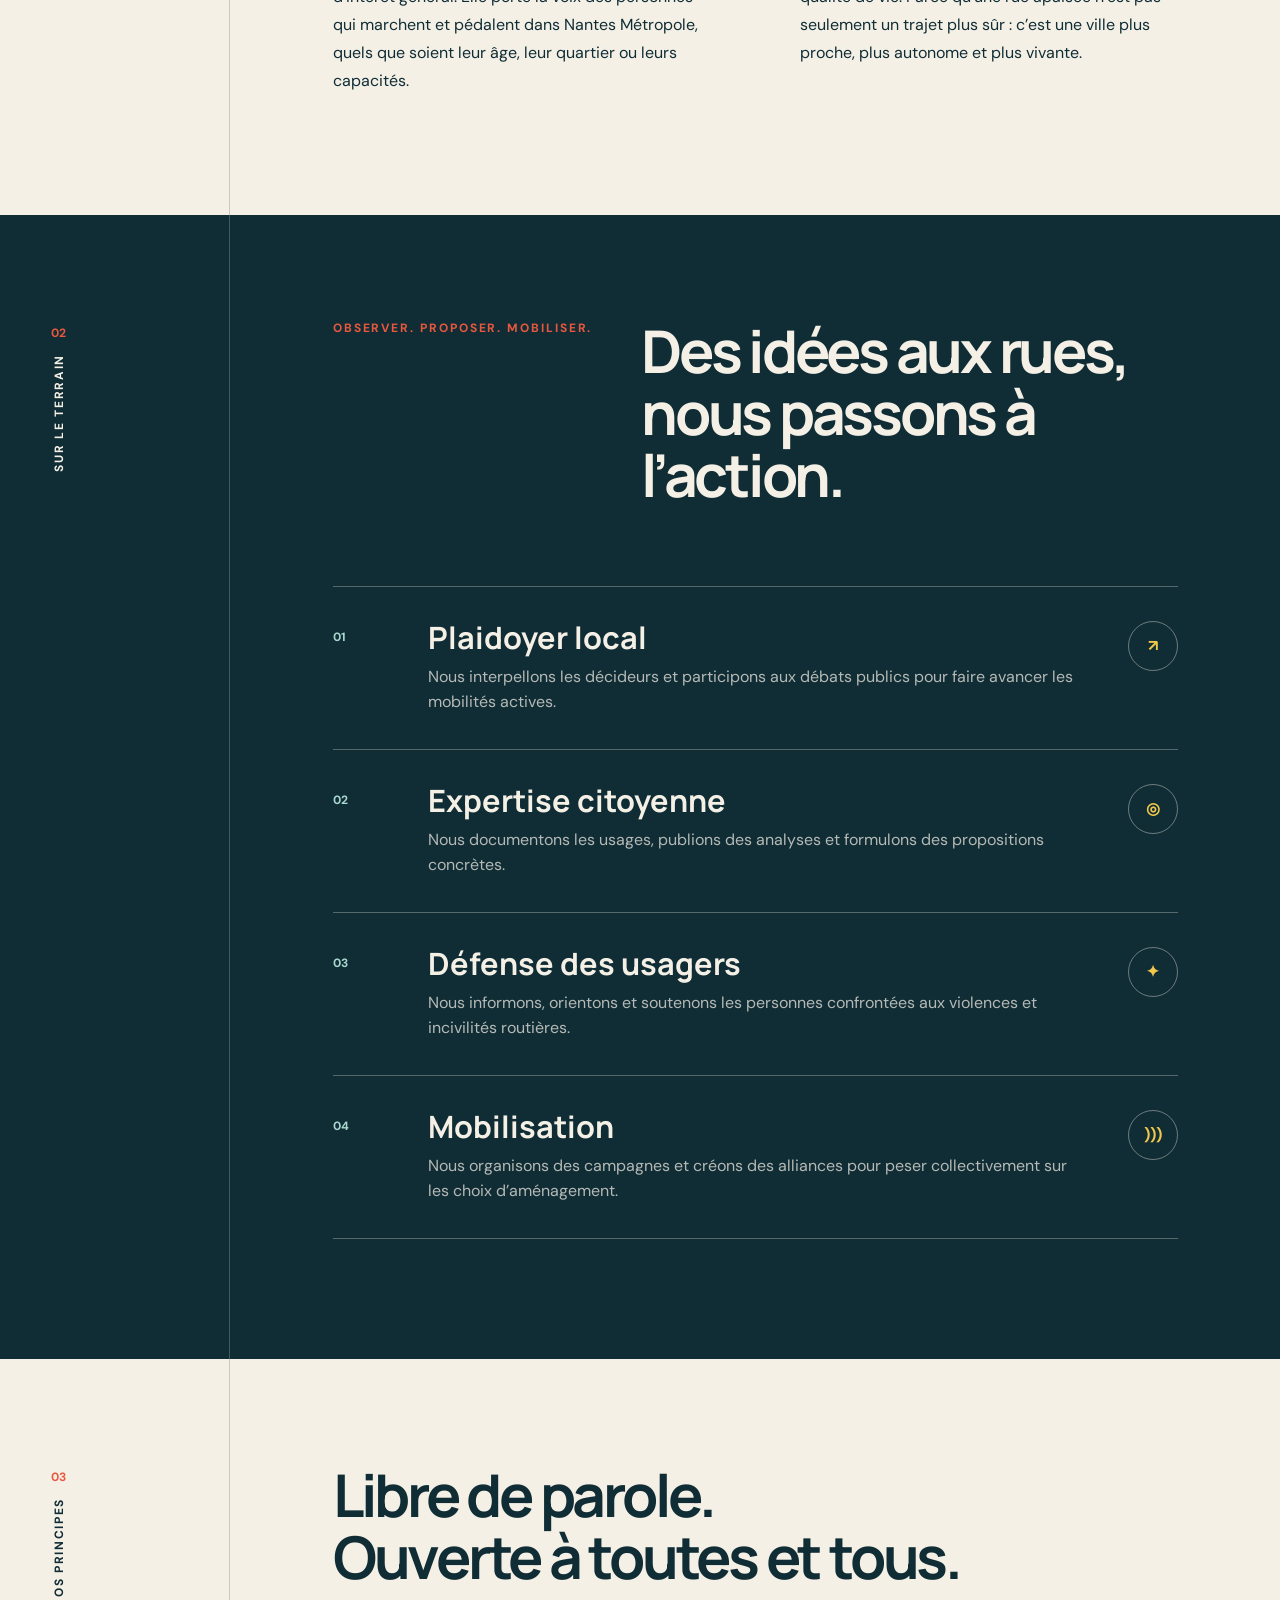
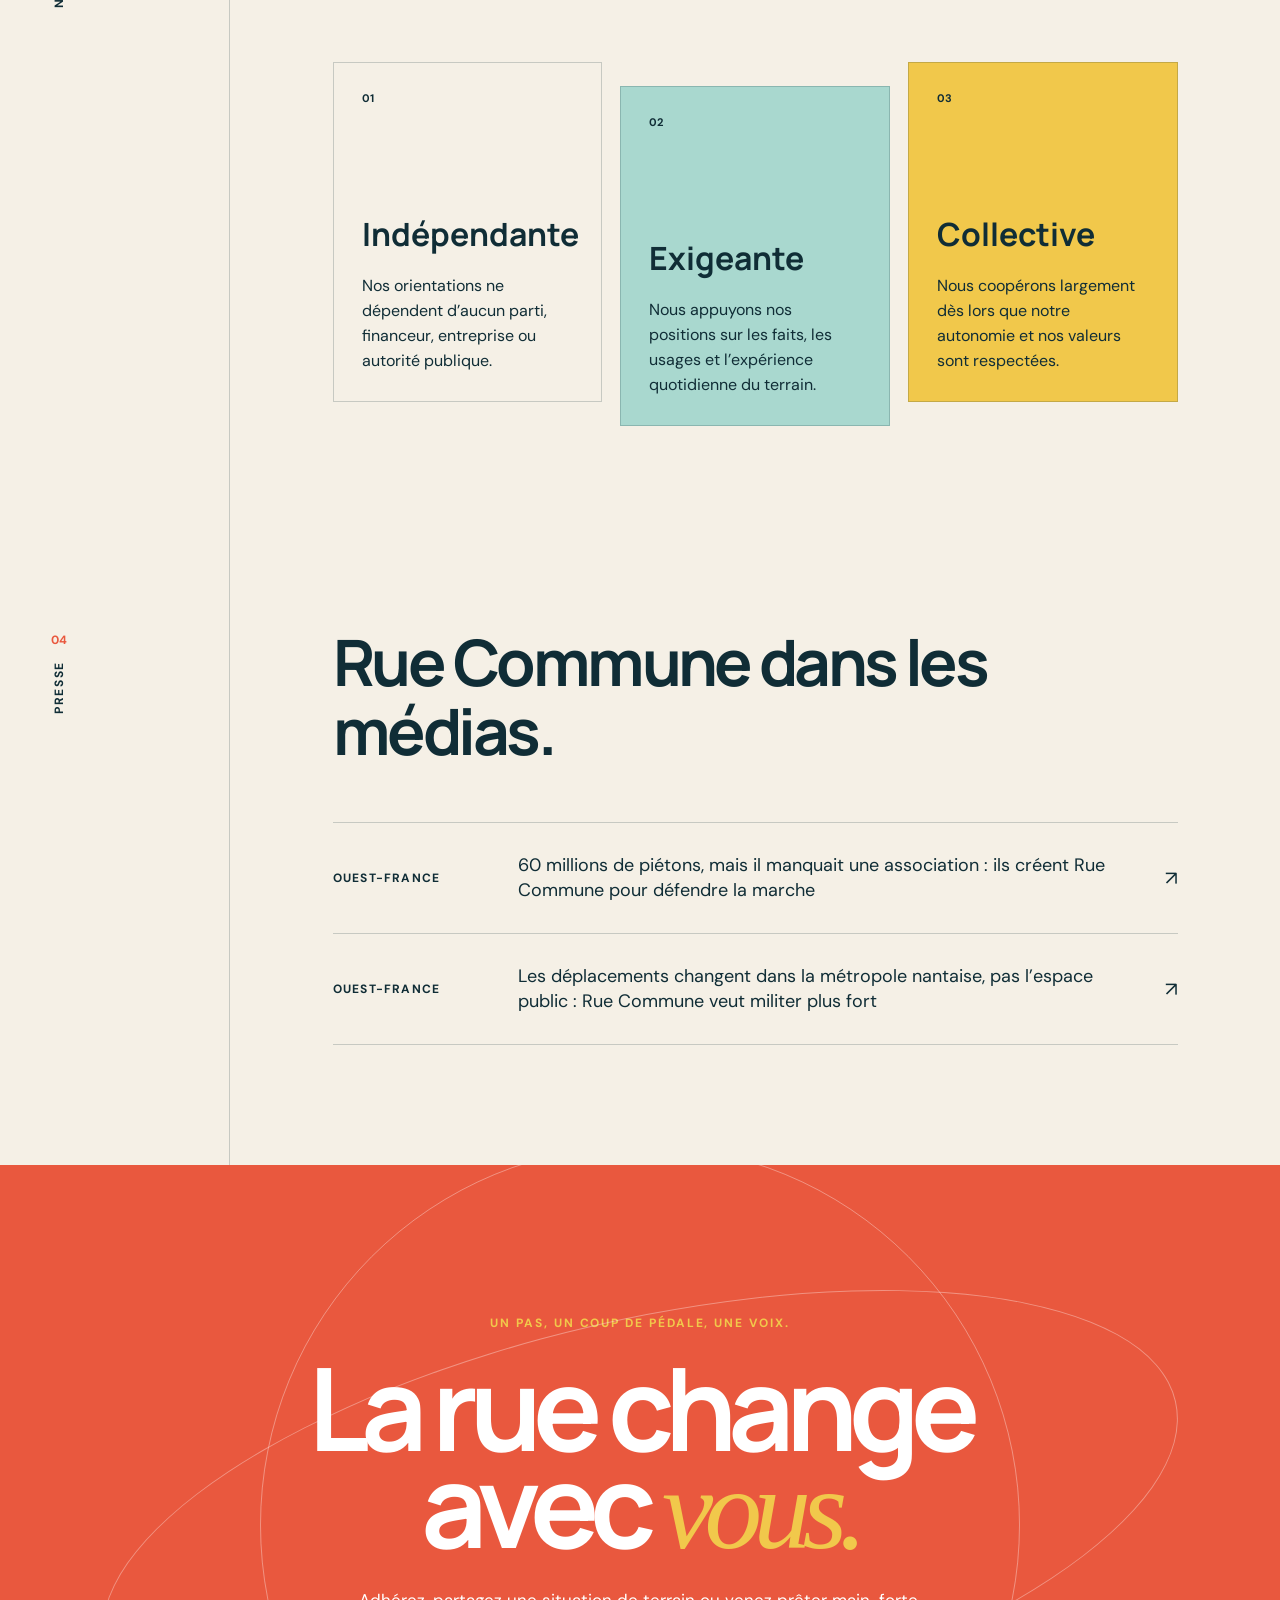
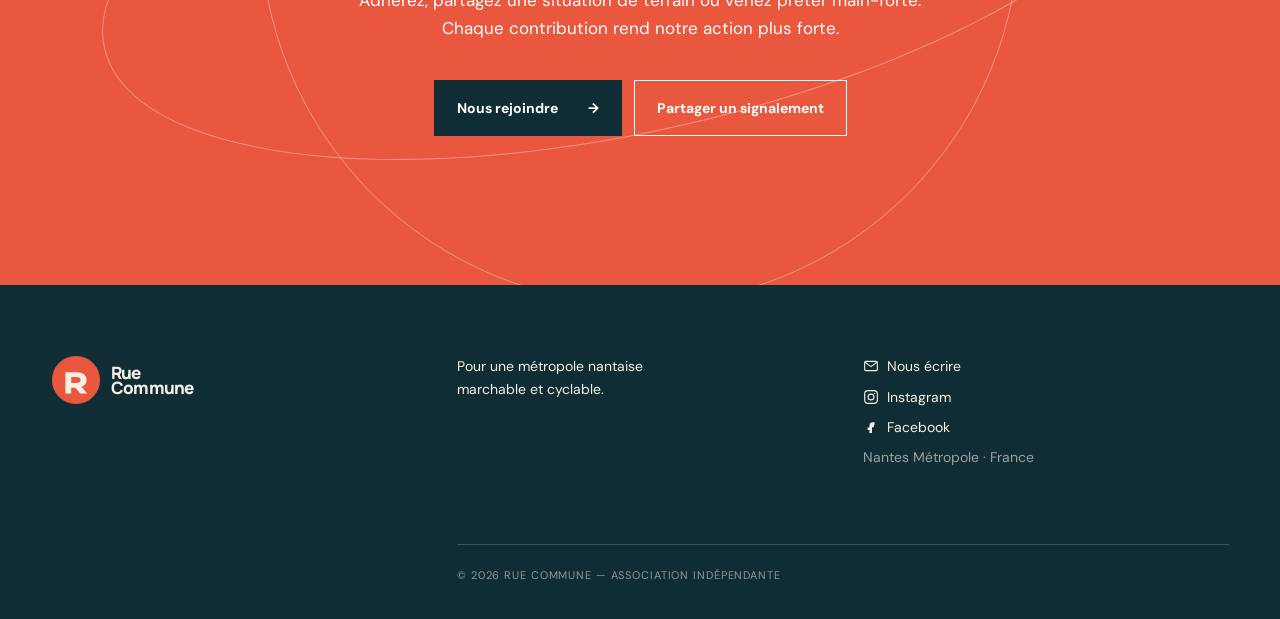
==== commit 8a9629ab: "Add press section and social links Add a "Presse" section linking the Ouest-France coverage of the o" ====
--- a/index.html
+++ b/index.html
@@ -37,6 +37,7 @@
         <a href="#mission">Notre cap</a>
         <a href="#actions">Nos actions</a>
         <a href="#agir">Agir avec nous</a>
+        <a href="#presse">Presse</a>
       </nav>
 
       <a class="header-cta" href="#agir">Nous rejoindre <span aria-hidden="true">↗</span></a>
@@ -45,7 +46,7 @@
     <main id="contenu">
       <section class="hero" id="accueil" aria-labelledby="hero-title">
         <div class="hero-copy">
-          <p class="eyebrow"><span></span> Association métropolitaine </p>
+          <p class="eyebrow"><span></span> Association nantaise</p>
           <h1 id="hero-title">Nantes,<br />à hauteur<br /><em>humaine.</em></h1>
           <p class="hero-intro">
             Nous défendons une métropole où chacune et chacun peut marcher et pédaler
@@ -69,7 +70,7 @@
             <b>+</b>
             <span>Pédaler</span>
           </div>
-          <p class="image-caption">Métropole Nantaise<br />24 communes à relier</p>
+          <p class="image-caption">Nantes Métropole<br />24 communes à relier</p>
         </div>
       </section>
 
@@ -96,7 +97,7 @@
           <div class="mission-grid">
             <p>
               Rue Commune est une association indépendante d’intérêt général. Elle porte la voix
-              des personnes qui marchent et pédalent dans la métropole nantaise, quels que soient leur
+              des personnes qui marchent et pédalent dans Nantes Métropole, quels que soient leur
               âge, leur quartier ou leurs capacités.
             </p>
             <p>
@@ -180,6 +181,32 @@
               <p>Nous coopérons largement dès lors que notre autonomie et nos valeurs sont respectées.</p>
             </article>
           </div>
+        </div>
+      </section>
+
+      <section class="press section" id="presse" aria-labelledby="press-title">
+        <div class="section-label">
+          <span>04</span>
+          <p>Presse</p>
+        </div>
+        <div class="press-content">
+          <h2 id="press-title">Rue Commune dans les médias.</h2>
+          <ul class="press-list">
+            <li>
+              <a href="https://www.ouest-france.fr/pays-de-la-loire/nantes-44000/60-millions-de-pietons-mais-il-manquait-une-association-ils-creent-rue-commune-pour-defendre-la-marche-264bd214-b027-11f1-b773-22a20d9d91fa" target="_blank" rel="noopener">
+                <span class="press-source">Ouest-France</span>
+                <span class="press-headline">60 millions de piétons, mais il manquait une association : ils créent Rue Commune pour défendre la marche</span>
+                <span class="press-icon" aria-hidden="true">↗</span>
+              </a>
+            </li>
+            <li>
+              <a href="https://www.ouest-france.fr/pays-de-la-loire/nantes-44000/les-deplacements-changent-dans-la-metropole-nantaise-pas-lespace-public-rue-commune-veut-militer-plus-fort-d5c8b752-a609-11f1-8a27-1e0c4eb5e395" target="_blank" rel="noopener">
+                <span class="press-source">Ouest-France</span>
+                <span class="press-headline">Les déplacements changent dans la métropole nantaise, pas l’espace public : Rue Commune veut militer plus fort</span>
+                <span class="press-icon" aria-hidden="true">↗</span>
+              </a>
+            </li>
+          </ul>
         </div>
       </section>
 
@@ -209,8 +236,28 @@
       </a>
       <p>Pour une métropole nantaise<br />marchable et cyclable.</p>
       <div class="footer-links">
-        <a href="mailto:rue-commune@p27.eu">Nous écrire</a>
-        <span>Métropole Nantaise · France</span>
+        <a class="social-link" href="mailto:rue-commune@p27.eu">
+          <svg class="social-icon" viewBox="0 0 24 24" aria-hidden="true">
+            <rect x="2.5" y="5" width="19" height="14" rx="2" fill="none" stroke="currentColor" stroke-width="1.7" />
+            <path d="M3.5 6.5 12 13l8.5-6.5" fill="none" stroke="currentColor" stroke-width="1.7" stroke-linecap="round" stroke-linejoin="round" />
+          </svg>
+          Nous écrire
+        </a>
+        <a class="social-link" href="https://www.instagram.com/ruecommune/" target="_blank" rel="noopener">
+          <svg class="social-icon" viewBox="0 0 24 24" aria-hidden="true">
+            <rect x="2.5" y="2.5" width="19" height="19" rx="5" fill="none" stroke="currentColor" stroke-width="1.7" />
+            <circle cx="12" cy="12" r="4.4" fill="none" stroke="currentColor" stroke-width="1.7" />
+            <circle cx="17.3" cy="6.7" r="1.15" fill="currentColor" />
+          </svg>
+          Instagram
+        </a>
+        <a class="social-link" href="https://www.facebook.com/ruecommune/" target="_blank" rel="noopener">
+          <svg class="social-icon" viewBox="0 0 24 24" aria-hidden="true">
+            <path d="M15.5 8.5h2V5.2c-.35-.05-1.54-.15-2.93-.15-2.9 0-4.89 1.77-4.89 5.02v2.68H6.9v3.68h2.78V21h3.8v-8.57h2.66l.42-3.68h-3.08V10.5c0-1.06.29-1.79 1.02-1.79Z" fill="currentColor" />
+          </svg>
+          Facebook
+        </a>
+        <span>Nantes Métropole · France</span>
       </div>
       <p class="copyright">© 2026 Rue Commune — Association indépendante</p>
     </footer>
--- a/styles.css
+++ b/styles.css
@@ -512,6 +512,60 @@
   line-height: 1.55;
 }
 
+.press-content {
+  padding: 105px clamp(36px, 8vw, 135px) 120px;
+}
+
+.press-content h2 {
+  max-width: 900px;
+  margin-bottom: 56px;
+  font-size: clamp(40px, 5vw, 76px);
+  line-height: 1.08;
+  letter-spacing: -0.055em;
+}
+
+.press-list {
+  margin: 0;
+  padding: 0;
+  list-style: none;
+  border-top: 1px solid var(--line);
+}
+
+.press-list li {
+  border-bottom: 1px solid var(--line);
+}
+
+.press-list a {
+  display: grid;
+  grid-template-columns: 160px 1fr 40px;
+  gap: 25px;
+  align-items: center;
+  padding: 30px 0;
+  transition: color 180ms ease;
+}
+
+.press-list a:hover,
+.press-list a:focus-visible {
+  color: var(--coral);
+}
+
+.press-source {
+  font-size: 12px;
+  font-weight: 700;
+  text-transform: uppercase;
+  letter-spacing: 0.1em;
+}
+
+.press-headline {
+  font-size: 18px;
+  line-height: 1.4;
+}
+
+.press-icon {
+  justify-self: end;
+  font-size: 20px;
+}
+
 .join {
   position: relative;
   min-height: 720px;
@@ -616,6 +670,18 @@
   flex-direction: column;
   align-items: flex-start;
   gap: 8px;
+}
+
+.social-link {
+  display: inline-flex;
+  align-items: center;
+  gap: 8px;
+}
+
+.social-icon {
+  width: 16px;
+  height: 16px;
+  flex-shrink: 0;
 }
 
 .footer-links span {
@@ -759,8 +825,19 @@
 
   .mission-content,
   .actions-content,
-  .principles-content {
+  .principles-content,
+  .press-content {
     padding: 68px 22px 80px;
+  }
+
+  .press-list a {
+    grid-template-columns: 1fr;
+    gap: 8px;
+    padding: 22px 0;
+  }
+
+  .press-icon {
+    display: none;
   }
 
   .mission h2 {
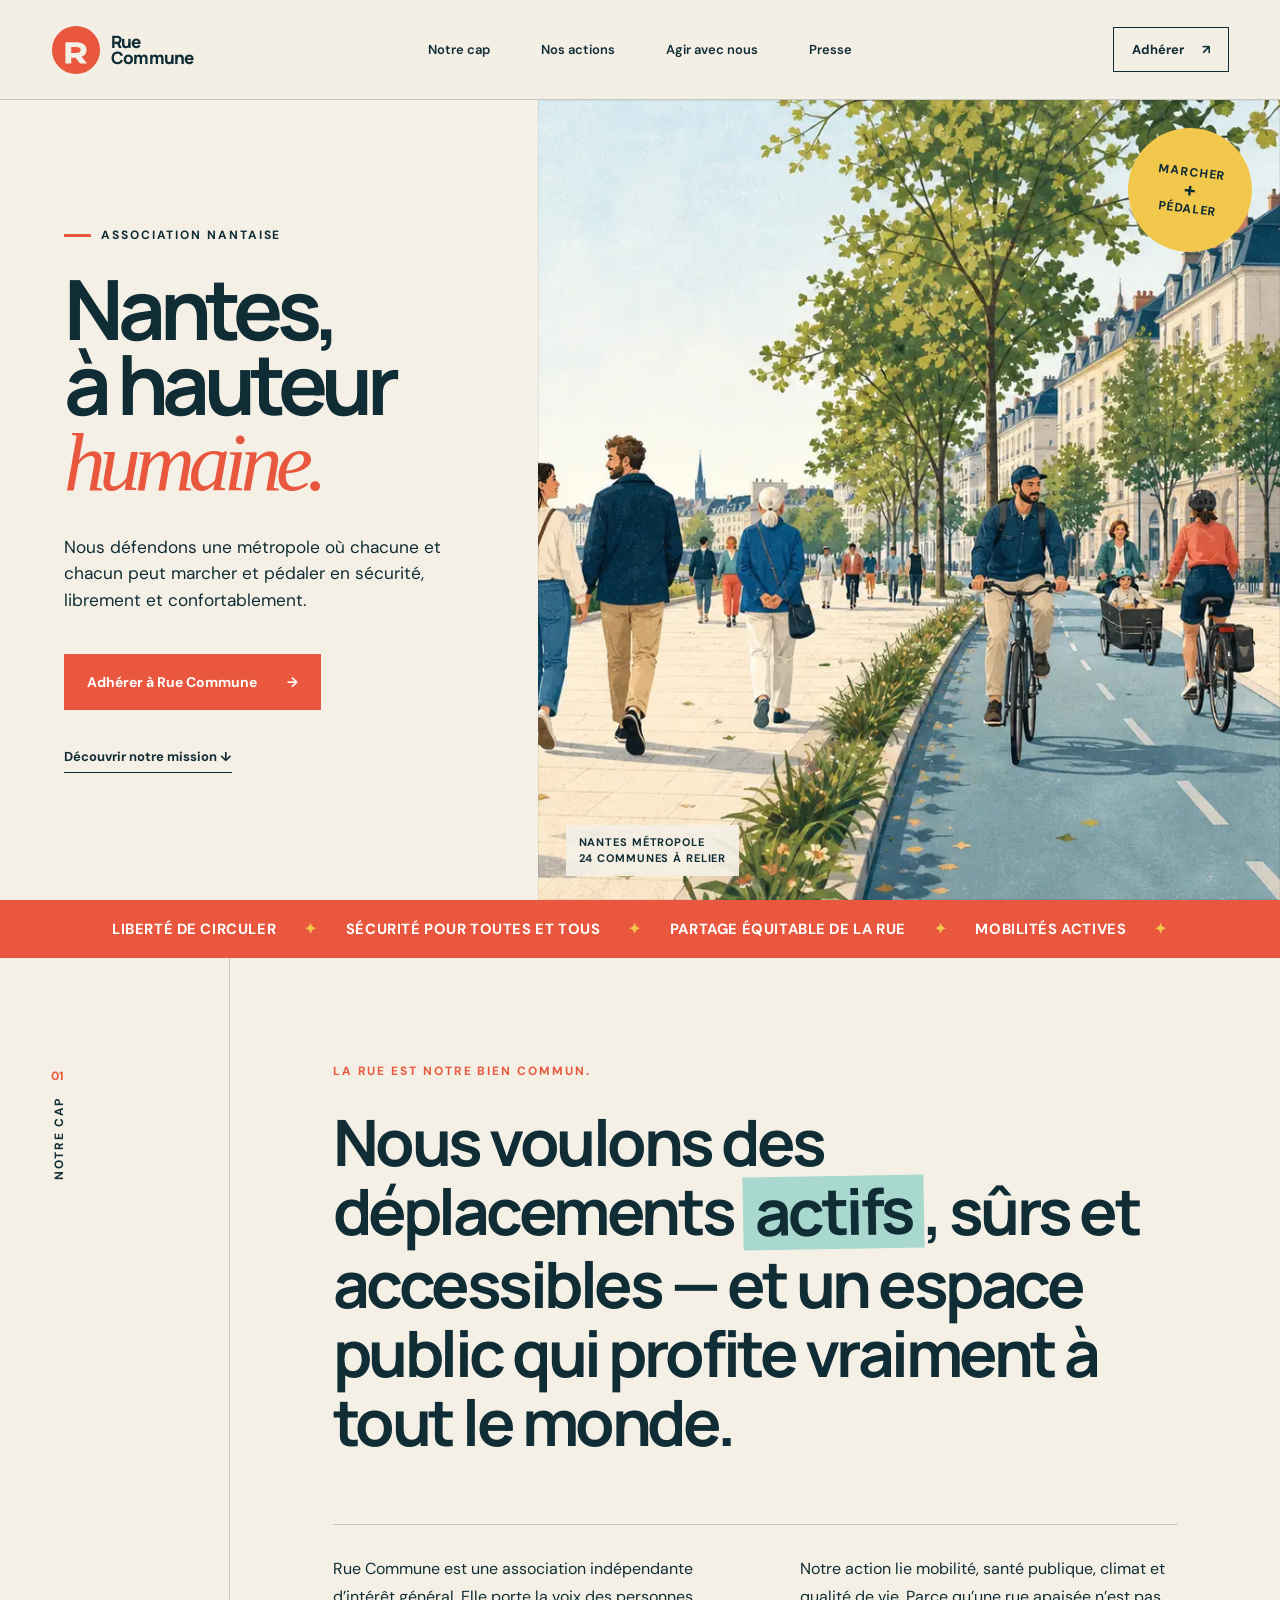
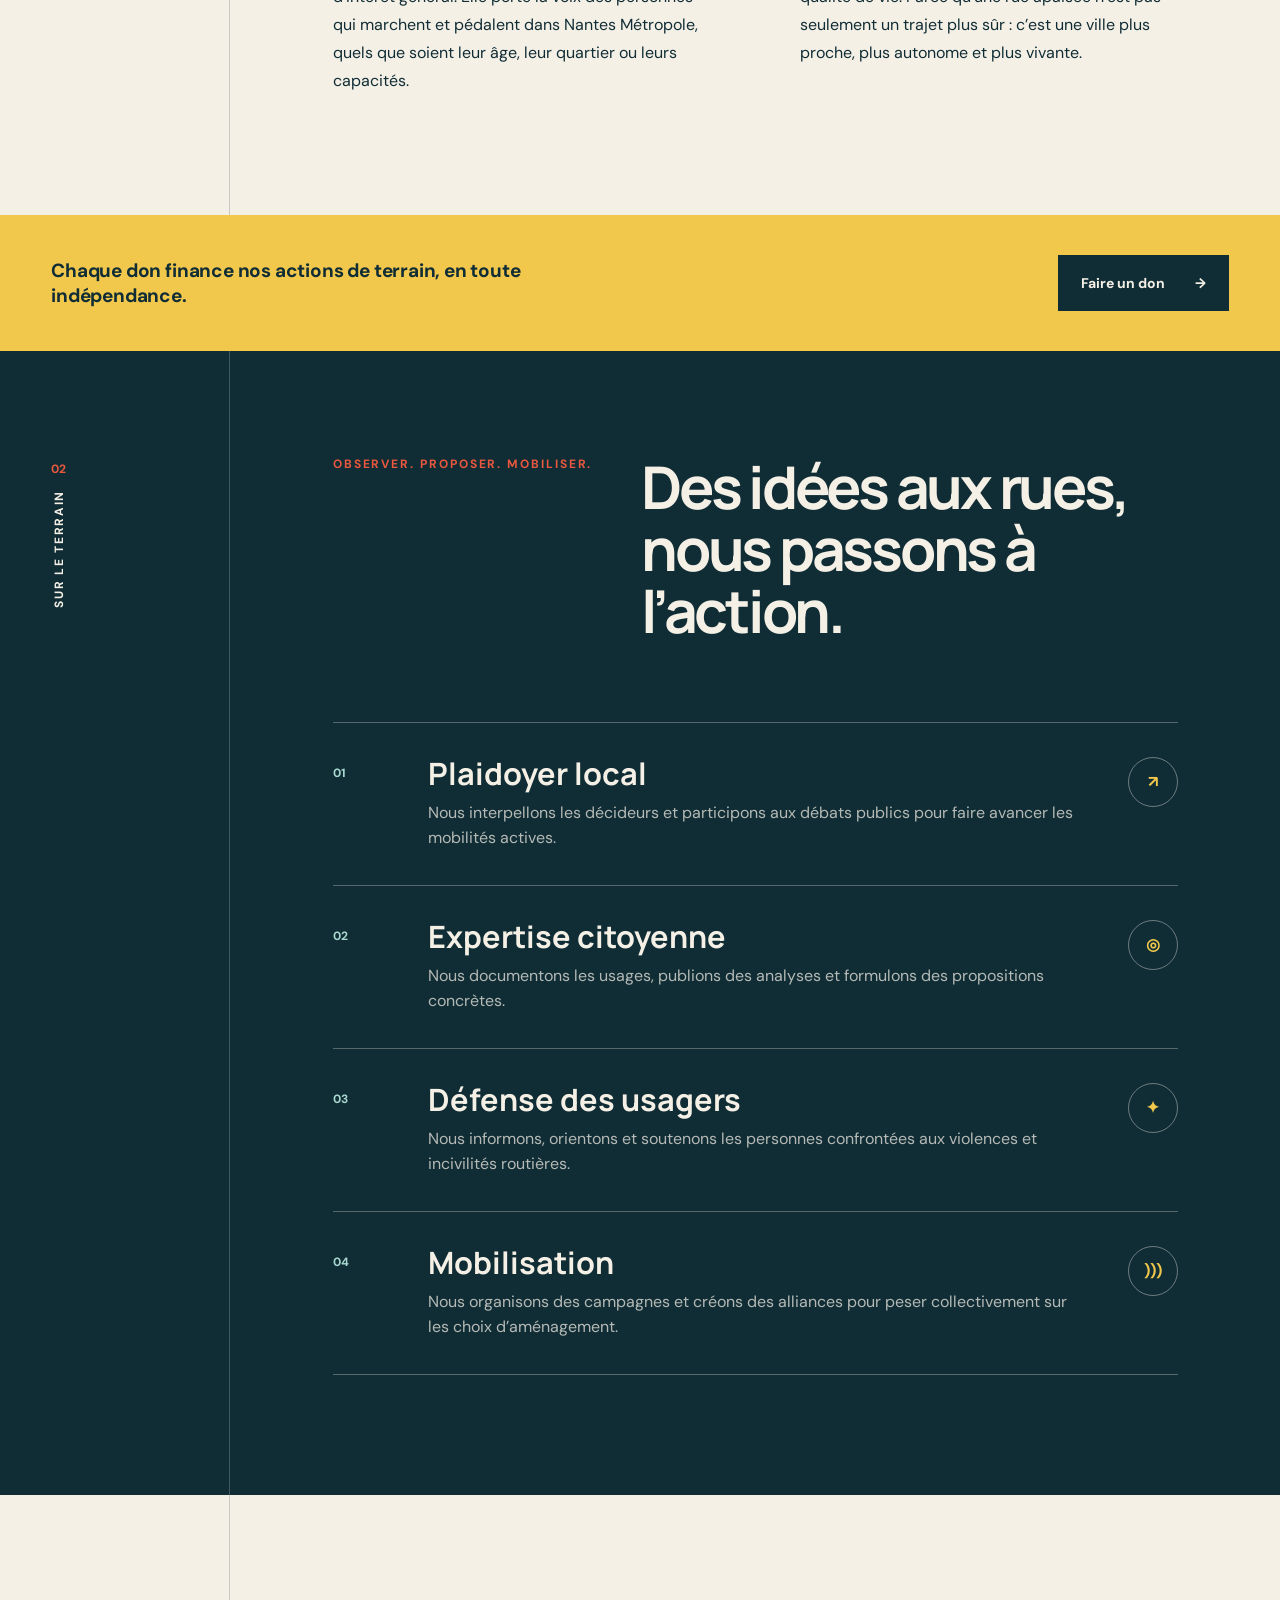
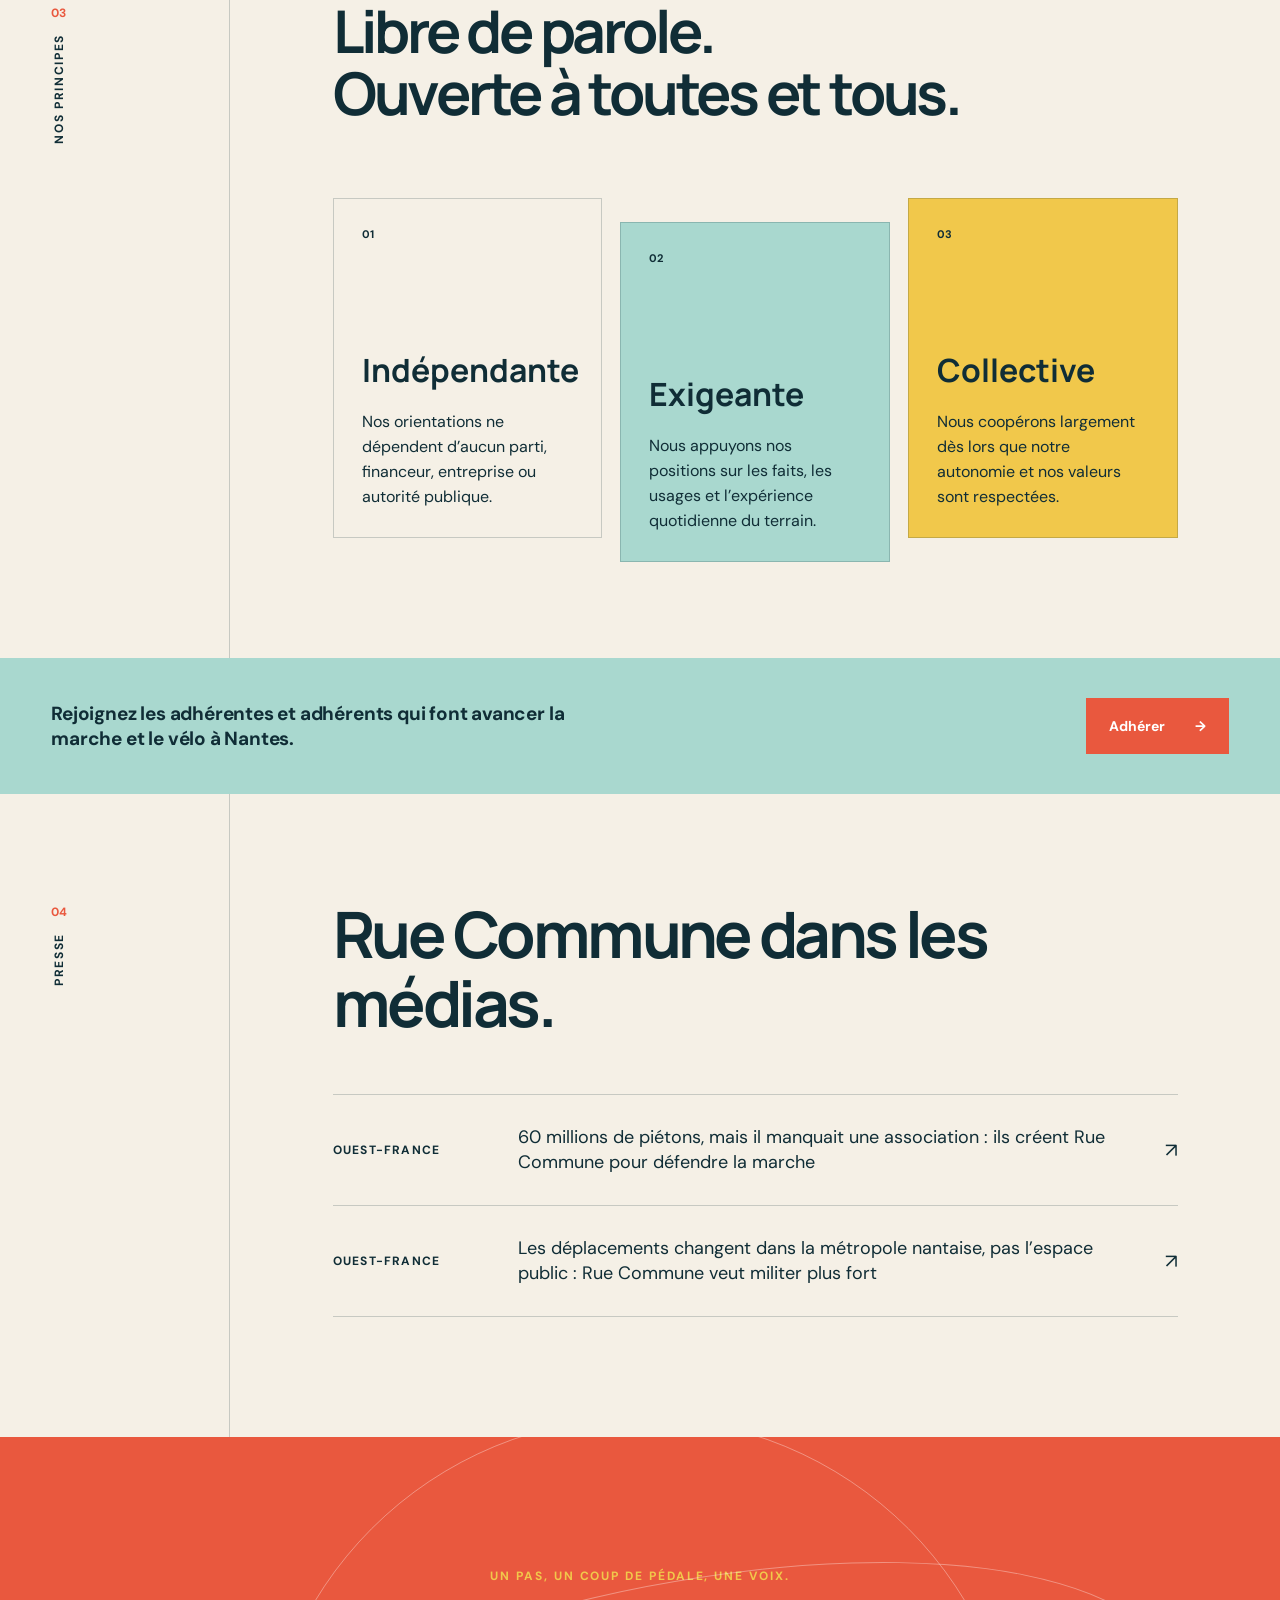
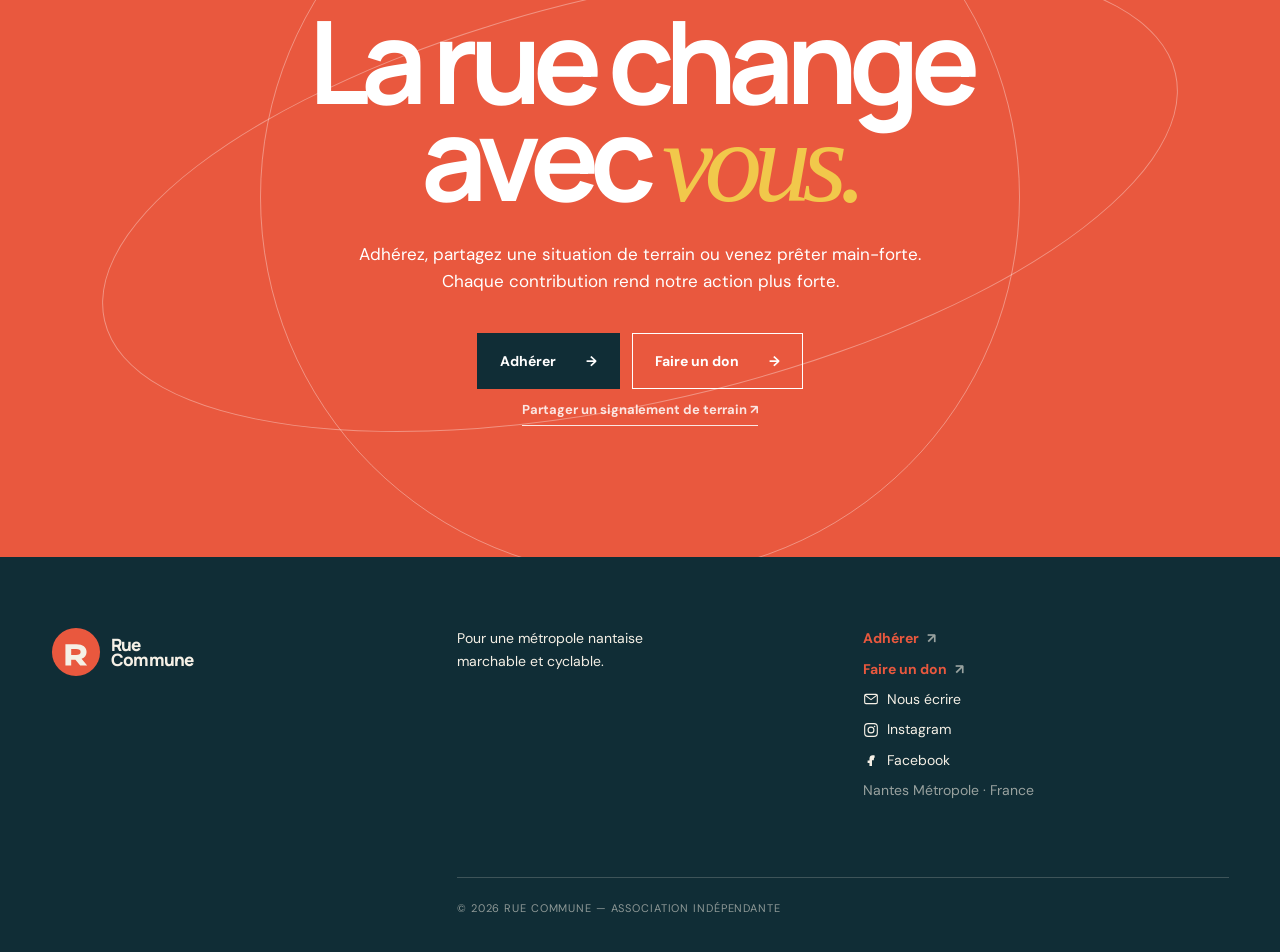
==== commit 6af502f5: "Add join and gift CTAs throughout the page Rue Commune had no direct path to HelloAsso membership or" ====
--- a/index.html
+++ b/index.html
@@ -40,7 +40,13 @@
         <a href="#presse">Presse</a>
       </nav>
 
-      <a class="header-cta" href="#agir">Nous rejoindre <span aria-hidden="true">↗</span></a>
+      <a
+        class="header-cta"
+        href="https://www.helloasso.com/associations/rue-commune/adhesions/pour-une-metropole-marchable-et-cyclable"
+        target="_blank"
+        rel="noopener"
+        >Adhérer <span aria-hidden="true">↗</span></a
+      >
     </header>
 
     <main id="contenu">
@@ -53,7 +59,13 @@
             en sécurité, librement et confortablement.
           </p>
           <div class="hero-actions">
-            <a class="button button-primary" href="#agir">Faire rue commune <span aria-hidden="true">→</span></a>
+            <a
+              class="button button-primary"
+              href="https://www.helloasso.com/associations/rue-commune/adhesions/pour-une-metropole-marchable-et-cyclable"
+              target="_blank"
+              rel="noopener"
+              >Adhérer à Rue Commune <span aria-hidden="true">→</span></a
+            >
             <a class="text-link" href="#mission">Découvrir notre mission <span aria-hidden="true">↓</span></a>
           </div>
         </div>
@@ -109,6 +121,17 @@
         </div>
       </section>
 
+      <section class="cta-band cta-band-gift" aria-label="Faire un don">
+        <p>Chaque don finance nos actions de terrain, en toute indépendance.</p>
+        <a
+          class="button button-navy"
+          href="https://www.helloasso.com/associations/rue-commune/formulaires/1"
+          target="_blank"
+          rel="noopener"
+          >Faire un don <span aria-hidden="true">→</span></a
+        >
+      </section>
+
       <section class="actions section" id="actions" aria-labelledby="actions-title">
         <div class="section-label section-label-light">
           <span>02</span>
@@ -182,6 +205,17 @@
             </article>
           </div>
         </div>
+      </section>
+
+      <section class="cta-band cta-band-join" aria-label="Adhérer">
+        <p>Rejoignez les adhérentes et adhérents qui font avancer la marche et le vélo à Nantes.</p>
+        <a
+          class="button button-primary"
+          href="https://www.helloasso.com/associations/rue-commune/adhesions/pour-une-metropole-marchable-et-cyclable"
+          target="_blank"
+          rel="noopener"
+          >Adhérer <span aria-hidden="true">→</span></a
+        >
       </section>
 
       <section class="press section" id="presse" aria-labelledby="press-title">
@@ -220,9 +254,24 @@
           Chaque contribution rend notre action plus forte.
         </p>
         <div class="join-actions">
-          <a class="button button-dark" href="mailto:rue-commune@p27.eu?subject=Je souhaite rejoindre Rue Commune">Nous rejoindre <span aria-hidden="true">→</span></a>
-          <a class="button button-outline" href="mailto:rue-commune@p27.eu?subject=Signalement de terrain">Partager un signalement</a>
-        </div>
+          <a
+            class="button button-dark"
+            href="https://www.helloasso.com/associations/rue-commune/adhesions/pour-une-metropole-marchable-et-cyclable"
+            target="_blank"
+            rel="noopener"
+            >Adhérer <span aria-hidden="true">→</span></a
+          >
+          <a
+            class="button button-outline"
+            href="https://www.helloasso.com/associations/rue-commune/formulaires/1"
+            target="_blank"
+            rel="noopener"
+            >Faire un don <span aria-hidden="true">→</span></a
+          >
+        </div>
+        <a class="text-link join-report-link" href="mailto:rue-commune@p27.eu?subject=Signalement de terrain"
+          >Partager un signalement de terrain <span aria-hidden="true">↗</span></a
+        >
       </section>
     </main>
 
@@ -236,6 +285,20 @@
       </a>
       <p>Pour une métropole nantaise<br />marchable et cyclable.</p>
       <div class="footer-links">
+        <a
+          class="social-link footer-cta-link"
+          href="https://www.helloasso.com/associations/rue-commune/adhesions/pour-une-metropole-marchable-et-cyclable"
+          target="_blank"
+          rel="noopener"
+          >Adhérer <span aria-hidden="true">↗</span></a
+        >
+        <a
+          class="social-link footer-cta-link"
+          href="https://www.helloasso.com/associations/rue-commune/formulaires/1"
+          target="_blank"
+          rel="noopener"
+          >Faire un don <span aria-hidden="true">↗</span></a
+        >
         <a class="social-link" href="mailto:rue-commune@p27.eu">
           <svg class="social-icon" viewBox="0 0 24 24" aria-hidden="true">
             <rect x="2.5" y="5" width="19" height="14" rx="2" fill="none" stroke="currentColor" stroke-width="1.7" />
--- a/styles.css
+++ b/styles.css
@@ -243,6 +243,48 @@
   font-weight: 700;
 }
 
+.cta-band {
+  display: flex;
+  flex-wrap: wrap;
+  gap: 20px 32px;
+  align-items: center;
+  justify-content: space-between;
+  padding: 40px clamp(24px, 4vw, 68px);
+}
+
+.cta-band p {
+  max-width: 560px;
+  margin: 0;
+  font-size: clamp(16px, 1.6vw, 19px);
+  font-weight: 700;
+  letter-spacing: -0.01em;
+}
+
+.cta-band .button {
+  flex-shrink: 0;
+}
+
+.cta-band-gift {
+  background: var(--yellow);
+  color: var(--navy);
+}
+
+.cta-band-join {
+  background: var(--teal);
+  color: var(--navy);
+}
+
+.button-navy {
+  background: var(--navy);
+  color: var(--cream);
+}
+
+.button-navy:hover,
+.button-navy:focus-visible {
+  background: var(--coral);
+  color: white;
+}
+
 .hero-visual {
   position: relative;
   min-height: 640px;
@@ -628,6 +670,18 @@
   color: var(--coral);
 }
 
+.join-report-link {
+  position: relative;
+  z-index: 1;
+  color: white;
+  opacity: 0.85;
+}
+
+.join-report-link:hover,
+.join-report-link:focus-visible {
+  opacity: 1;
+}
+
 .join-orbit {
   position: absolute;
   border: 1px solid rgba(255, 255, 255, 0.35);
@@ -686,6 +740,11 @@
 
 .footer-links span {
   color: rgba(245, 240, 230, 0.6);
+}
+
+.footer-cta-link {
+  color: var(--coral);
+  font-weight: 700;
 }
 
 .copyright {
@@ -879,6 +938,21 @@
     width: 100%;
   }
 
+  .join-report-link {
+    margin-top: 8px;
+  }
+
+  .cta-band {
+    flex-direction: column;
+    align-items: flex-start;
+    padding: 32px 22px;
+  }
+
+  .cta-band .button {
+    width: 100%;
+    justify-content: center;
+  }
+
   footer {
     grid-template-columns: 1fr;
     padding-top: 55px;
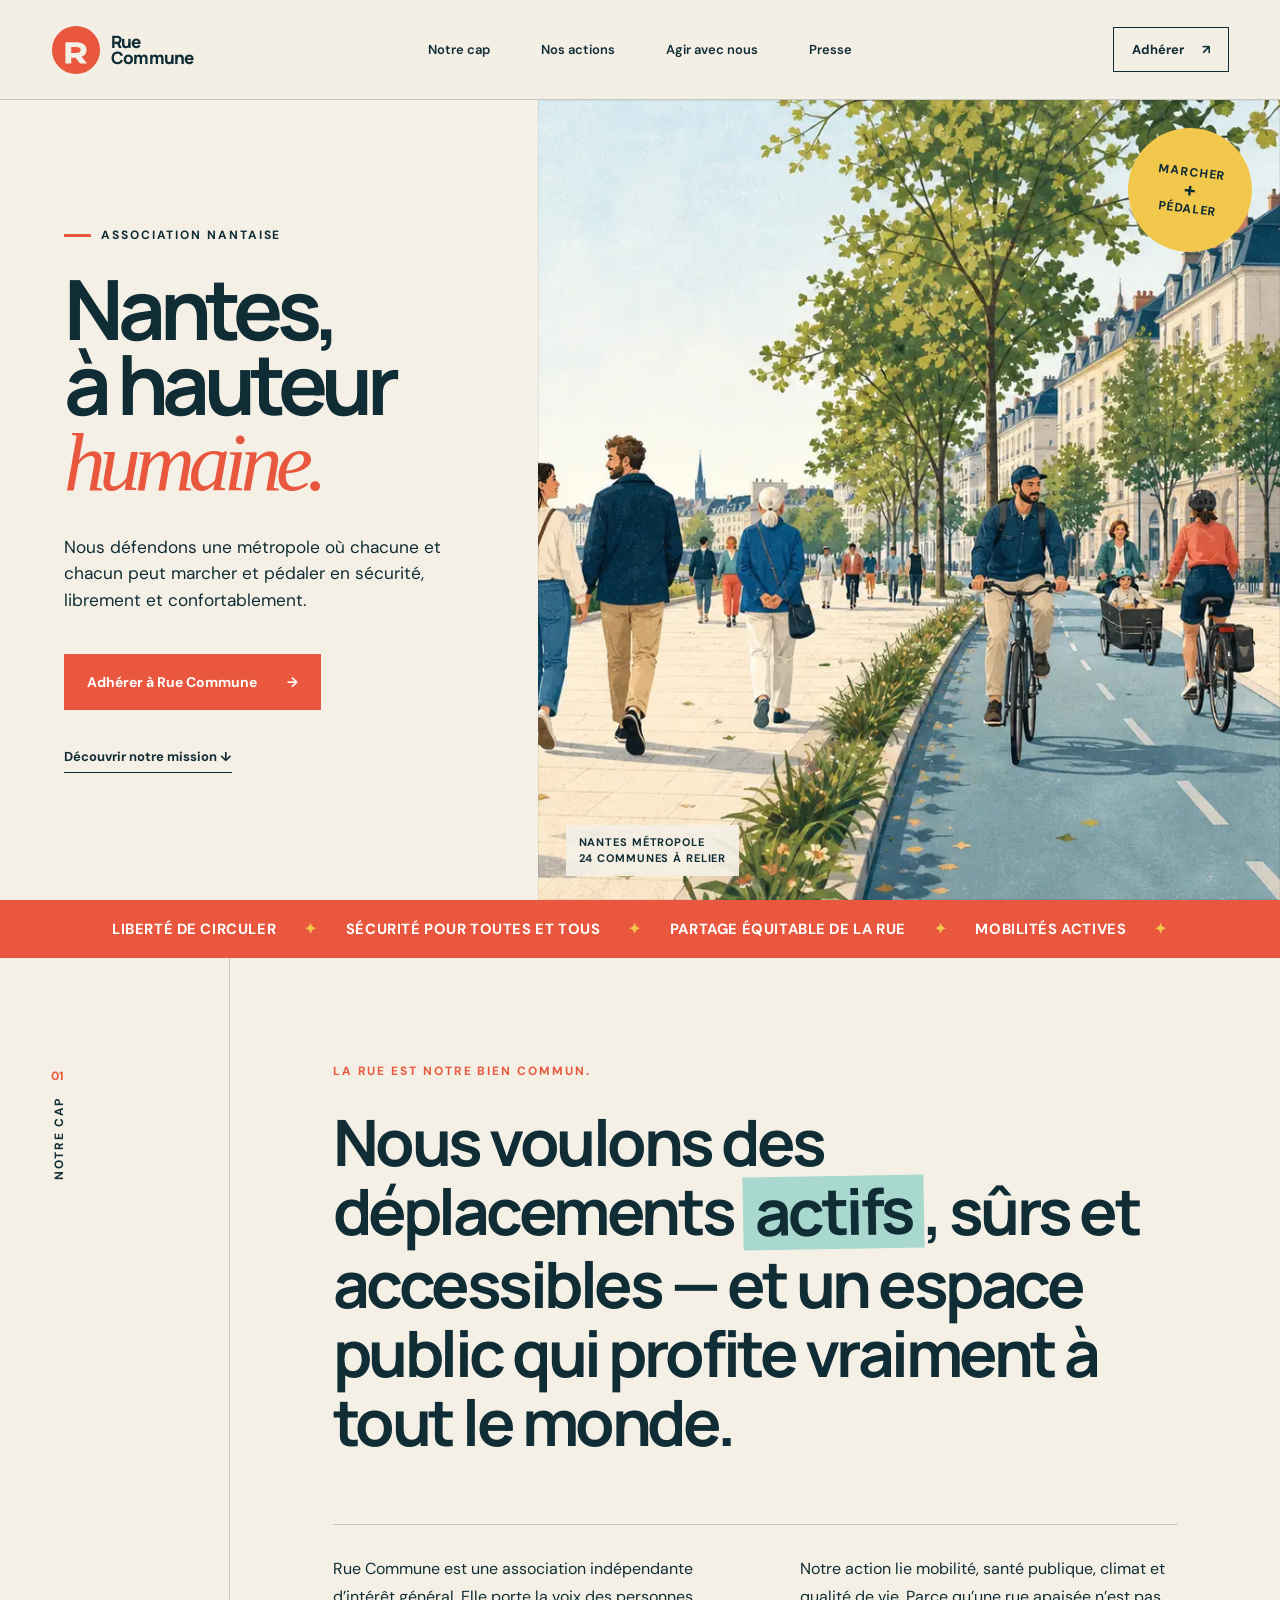
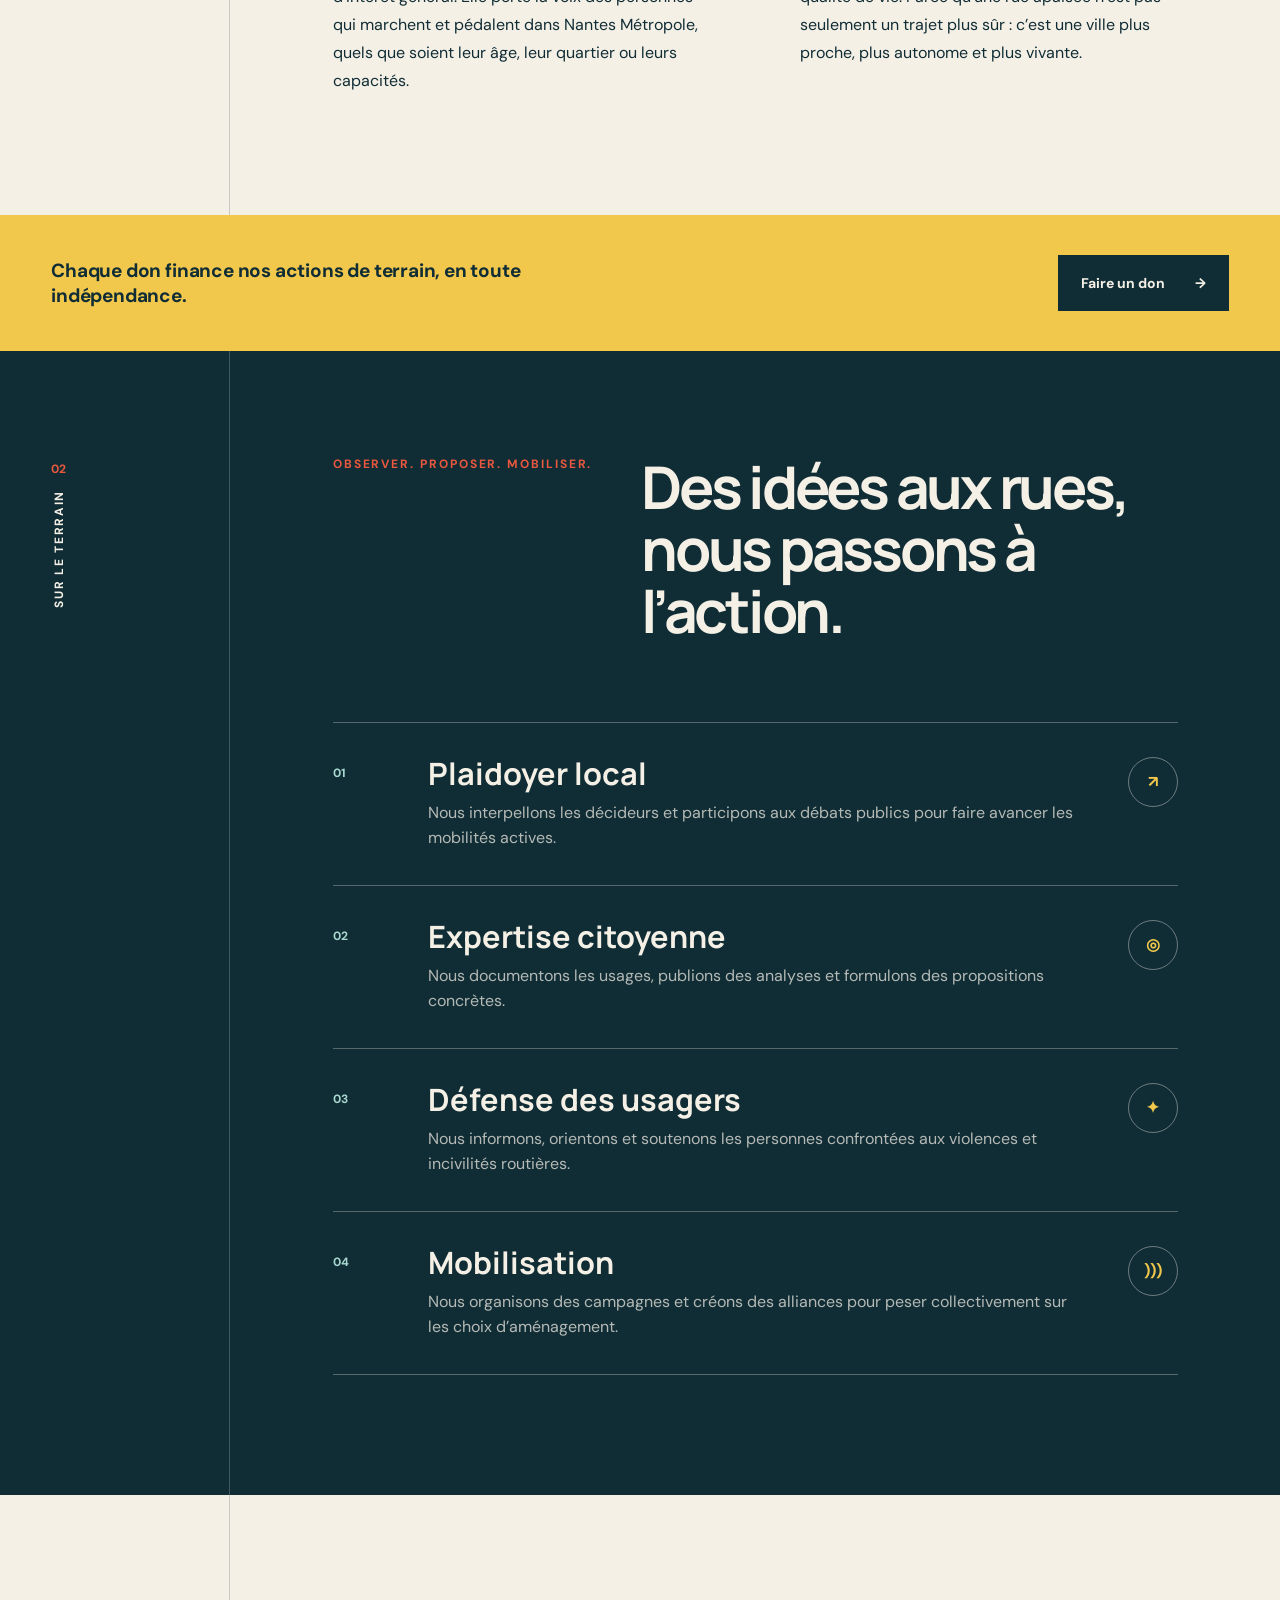
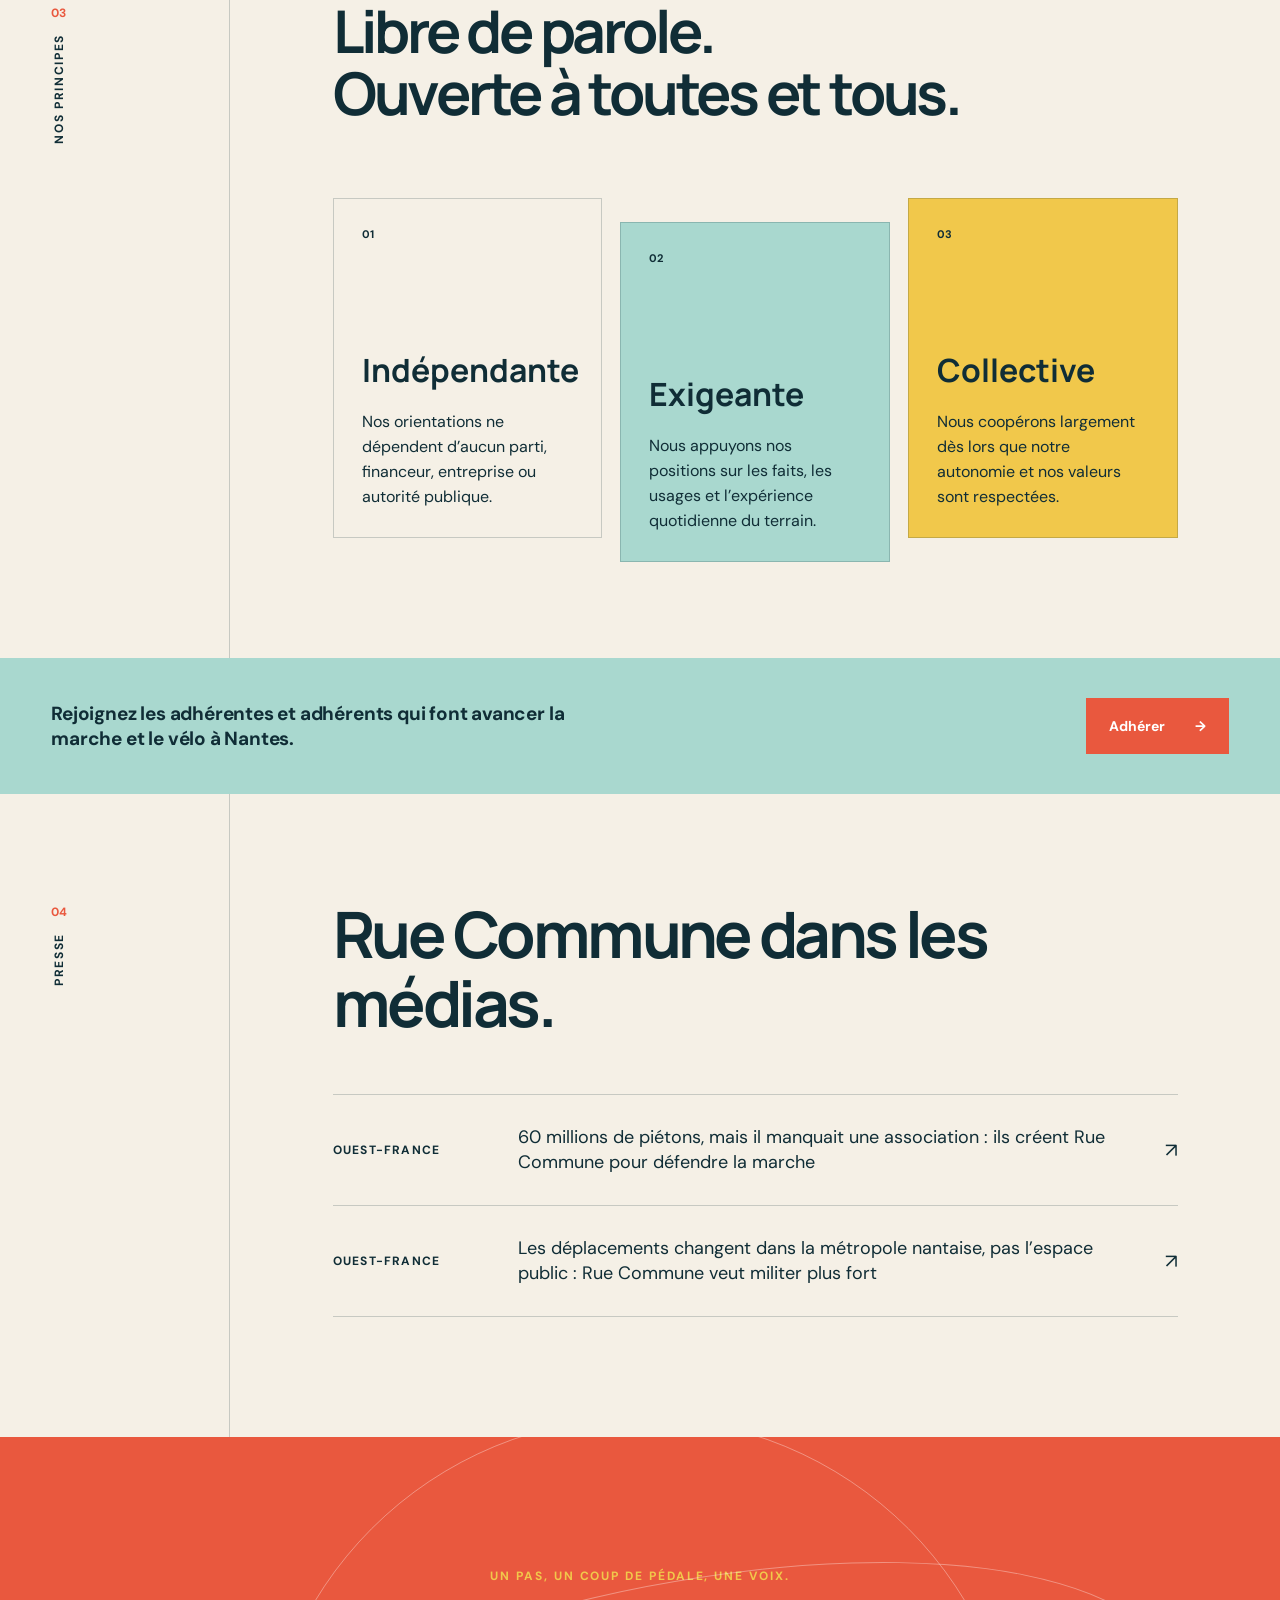
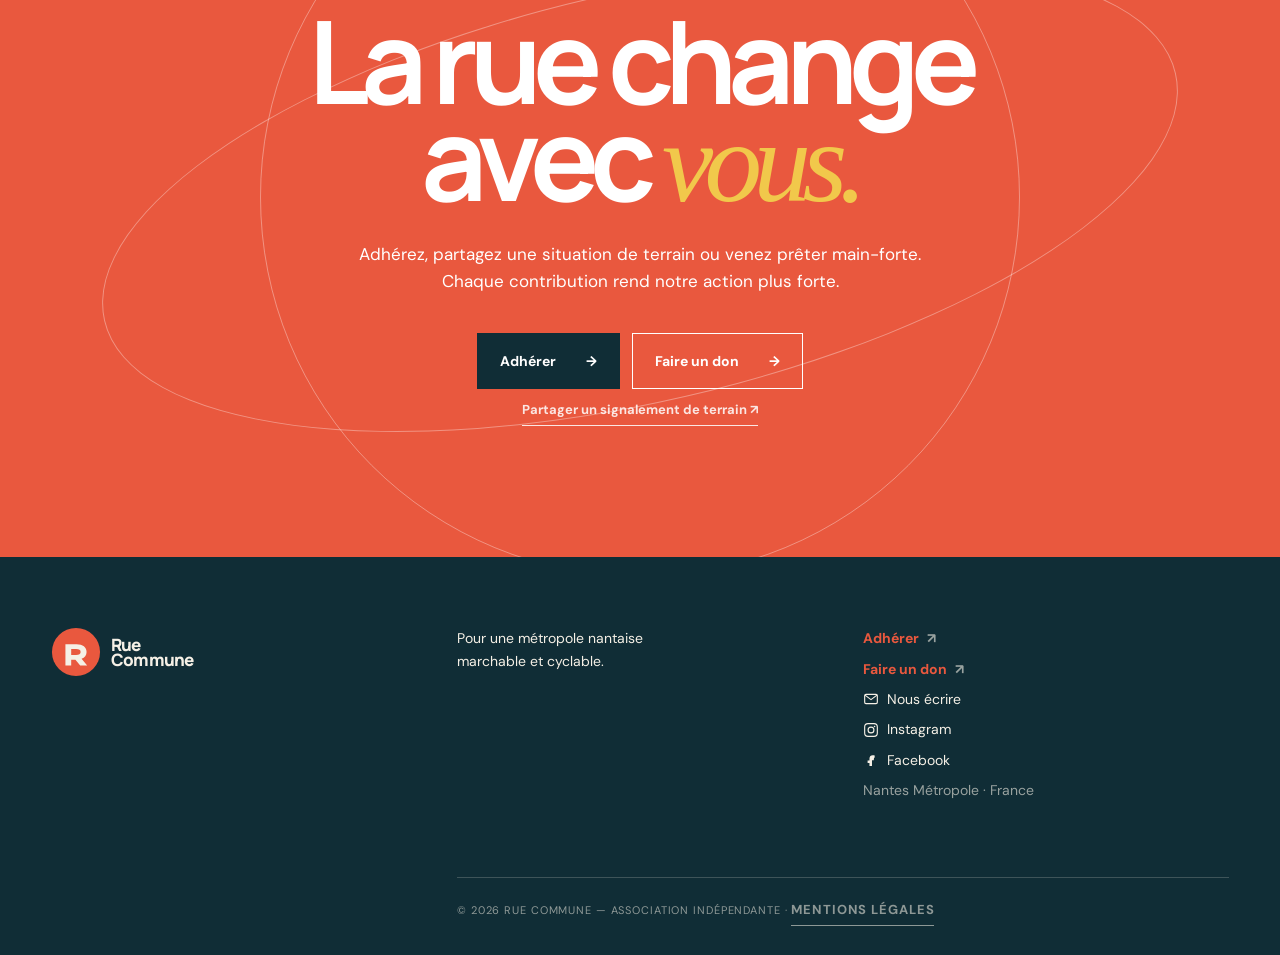
==== commit e0016b66: "Add mentions légales page and remove p27.eu addresses Move the association's address to a dedicated " ====
--- a/index.html
+++ b/index.html
@@ -269,7 +269,7 @@
             >Faire un don <span aria-hidden="true">→</span></a
           >
         </div>
-        <a class="text-link join-report-link" href="mailto:rue-commune@p27.eu?subject=Signalement de terrain"
+        <a class="text-link join-report-link" href="mailto:contact@rue-commune.org?subject=Signalement de terrain"
           >Partager un signalement de terrain <span aria-hidden="true">↗</span></a
         >
       </section>
@@ -299,7 +299,7 @@
           rel="noopener"
           >Faire un don <span aria-hidden="true">↗</span></a
         >
-        <a class="social-link" href="mailto:rue-commune@p27.eu">
+        <a class="social-link" href="mailto:contact@rue-commune.org">
           <svg class="social-icon" viewBox="0 0 24 24" aria-hidden="true">
             <rect x="2.5" y="5" width="19" height="14" rx="2" fill="none" stroke="currentColor" stroke-width="1.7" />
             <path d="M3.5 6.5 12 13l8.5-6.5" fill="none" stroke="currentColor" stroke-width="1.7" stroke-linecap="round" stroke-linejoin="round" />
@@ -322,7 +322,10 @@
         </a>
         <span>Nantes Métropole · France</span>
       </div>
-      <p class="copyright">© 2026 Rue Commune — Association indépendante</p>
+      <p class="copyright">
+        © 2026 Rue Commune — Association indépendante ·
+        <a class="text-link" href="mentions-legales.html">Mentions légales</a>
+      </p>
     </footer>
   </body>
 </html>
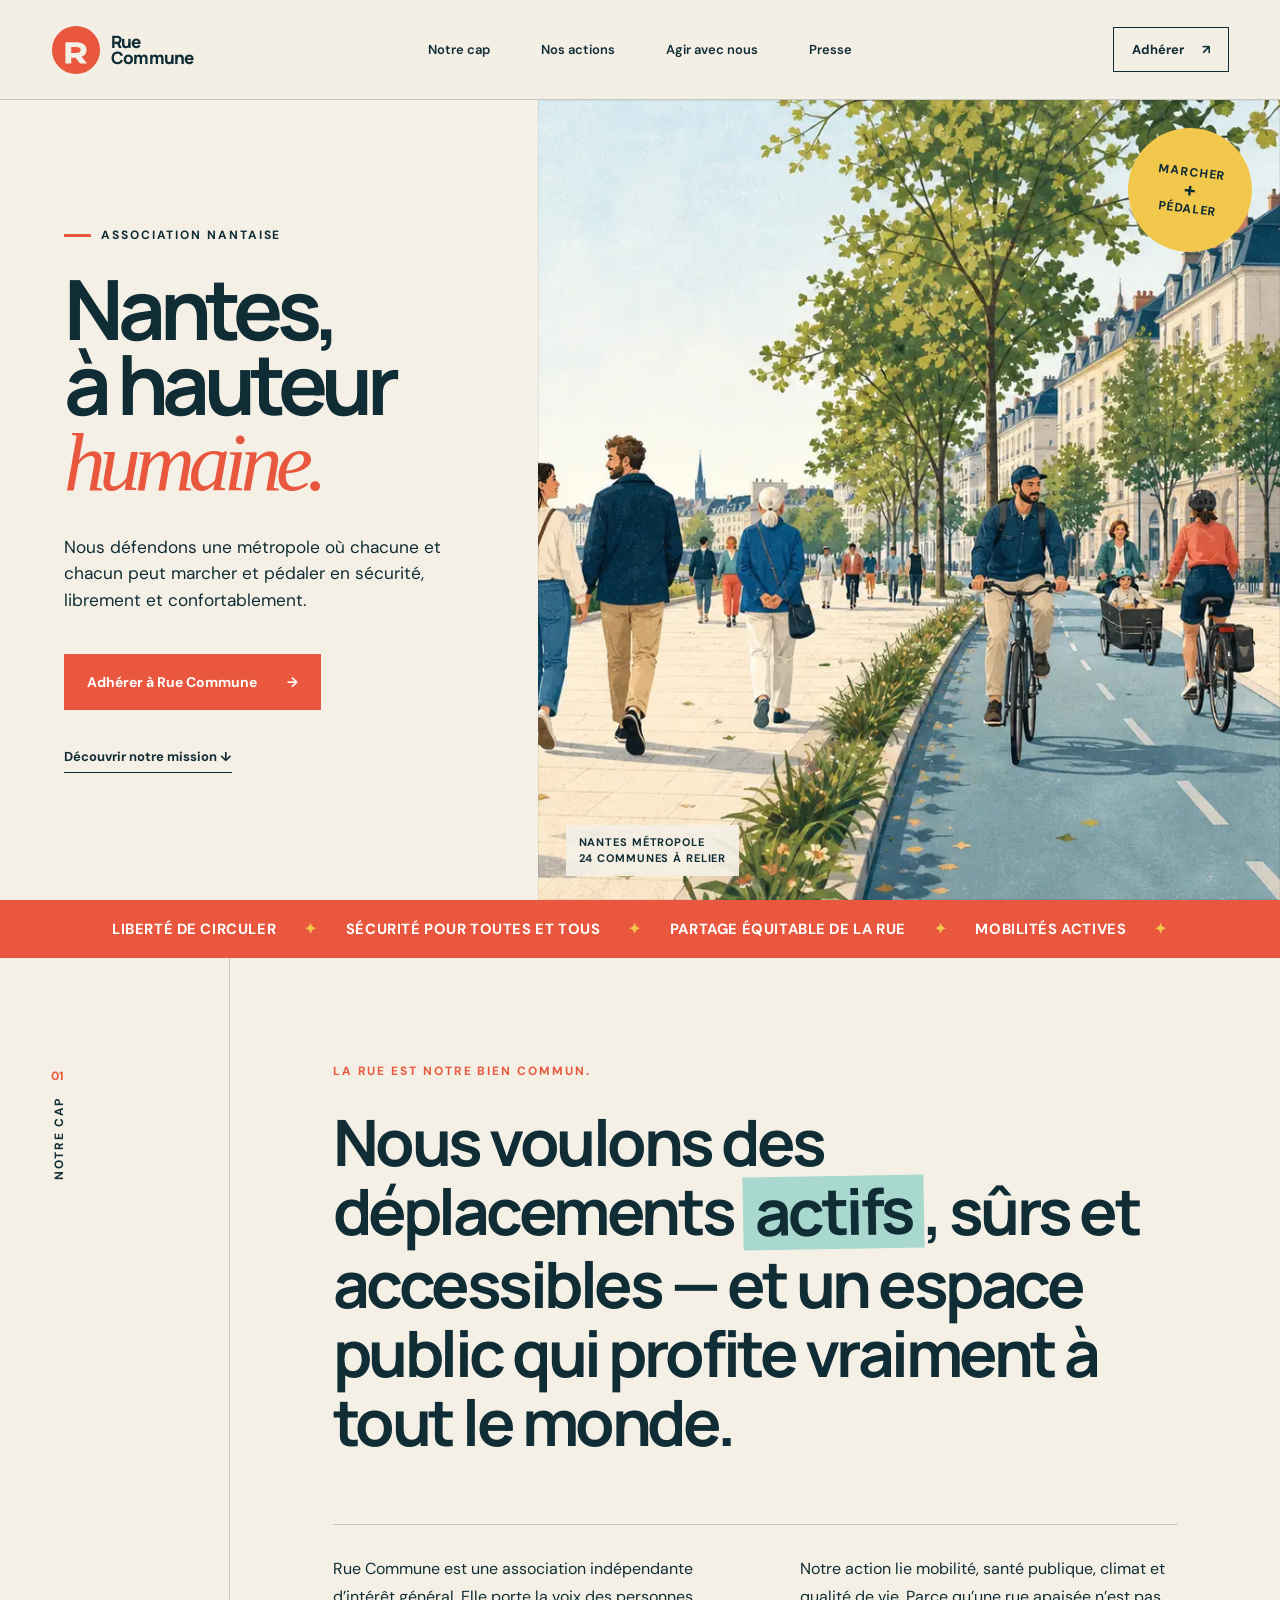
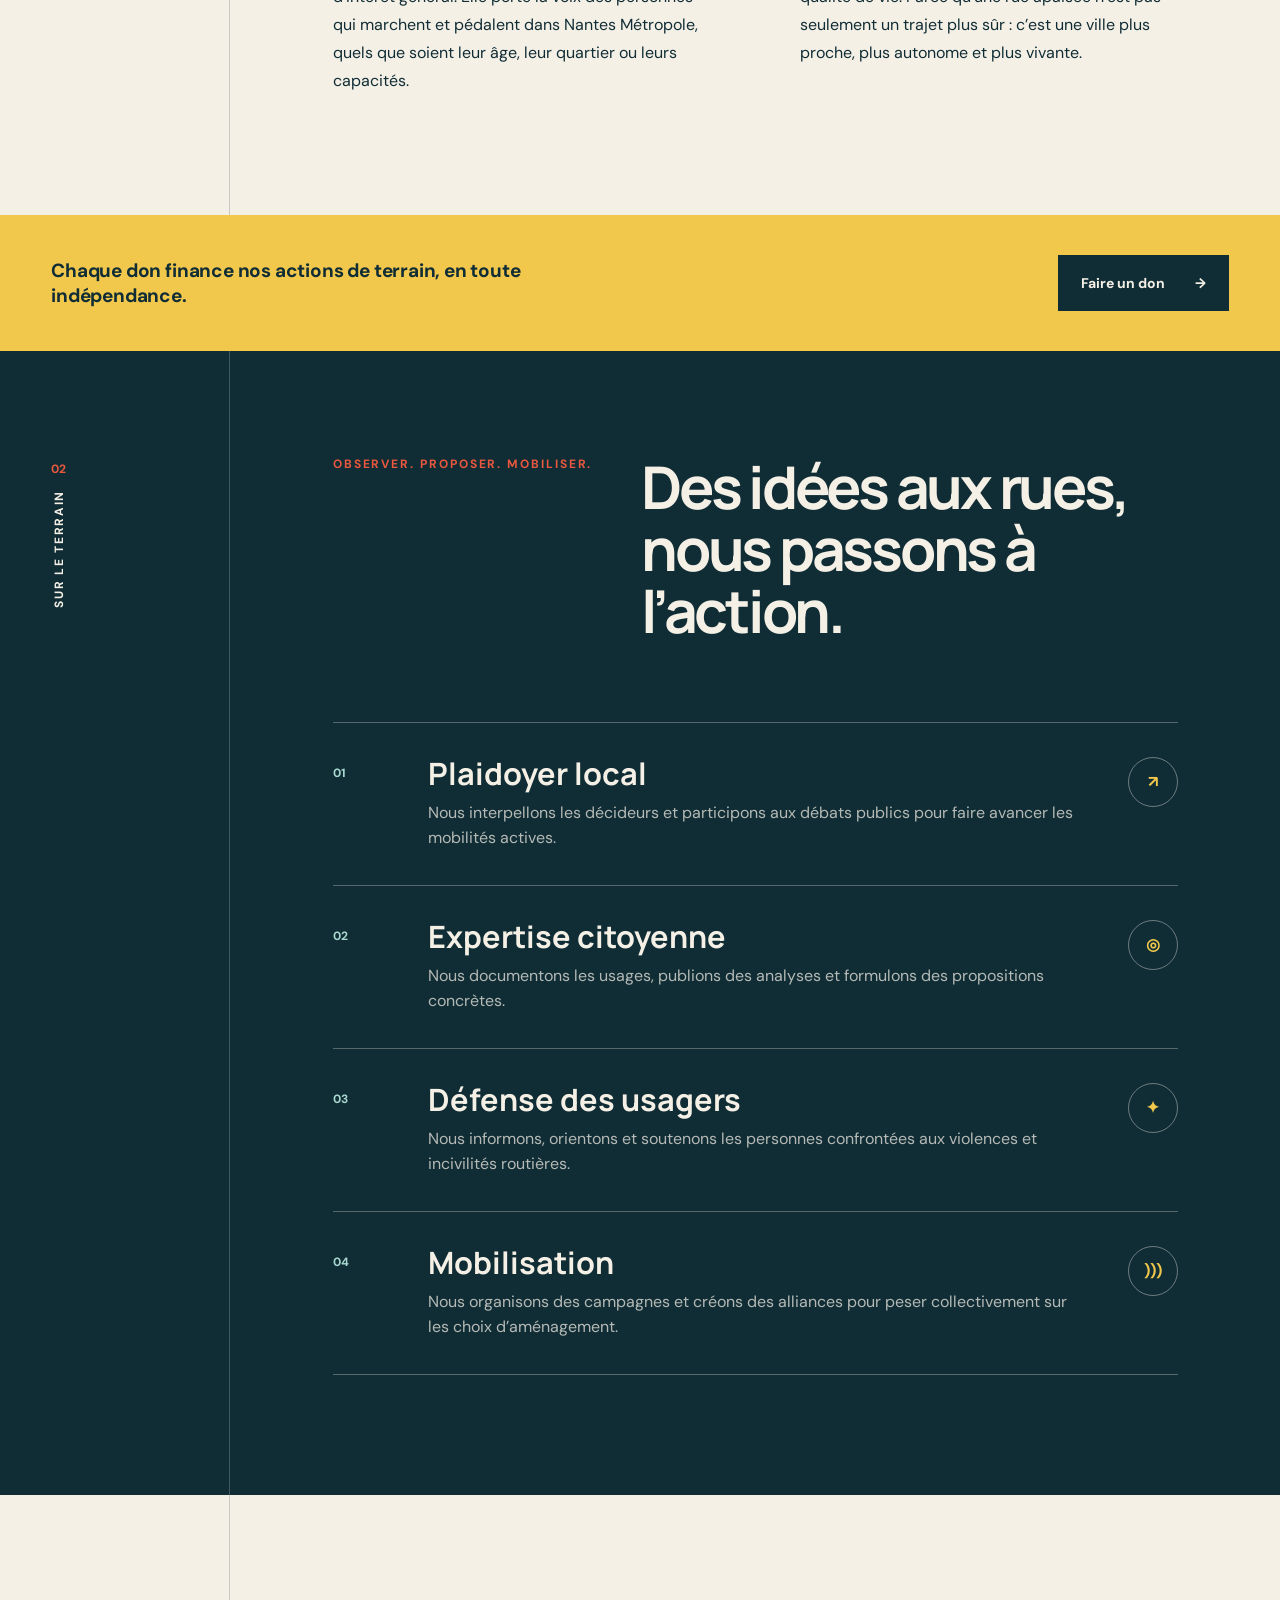
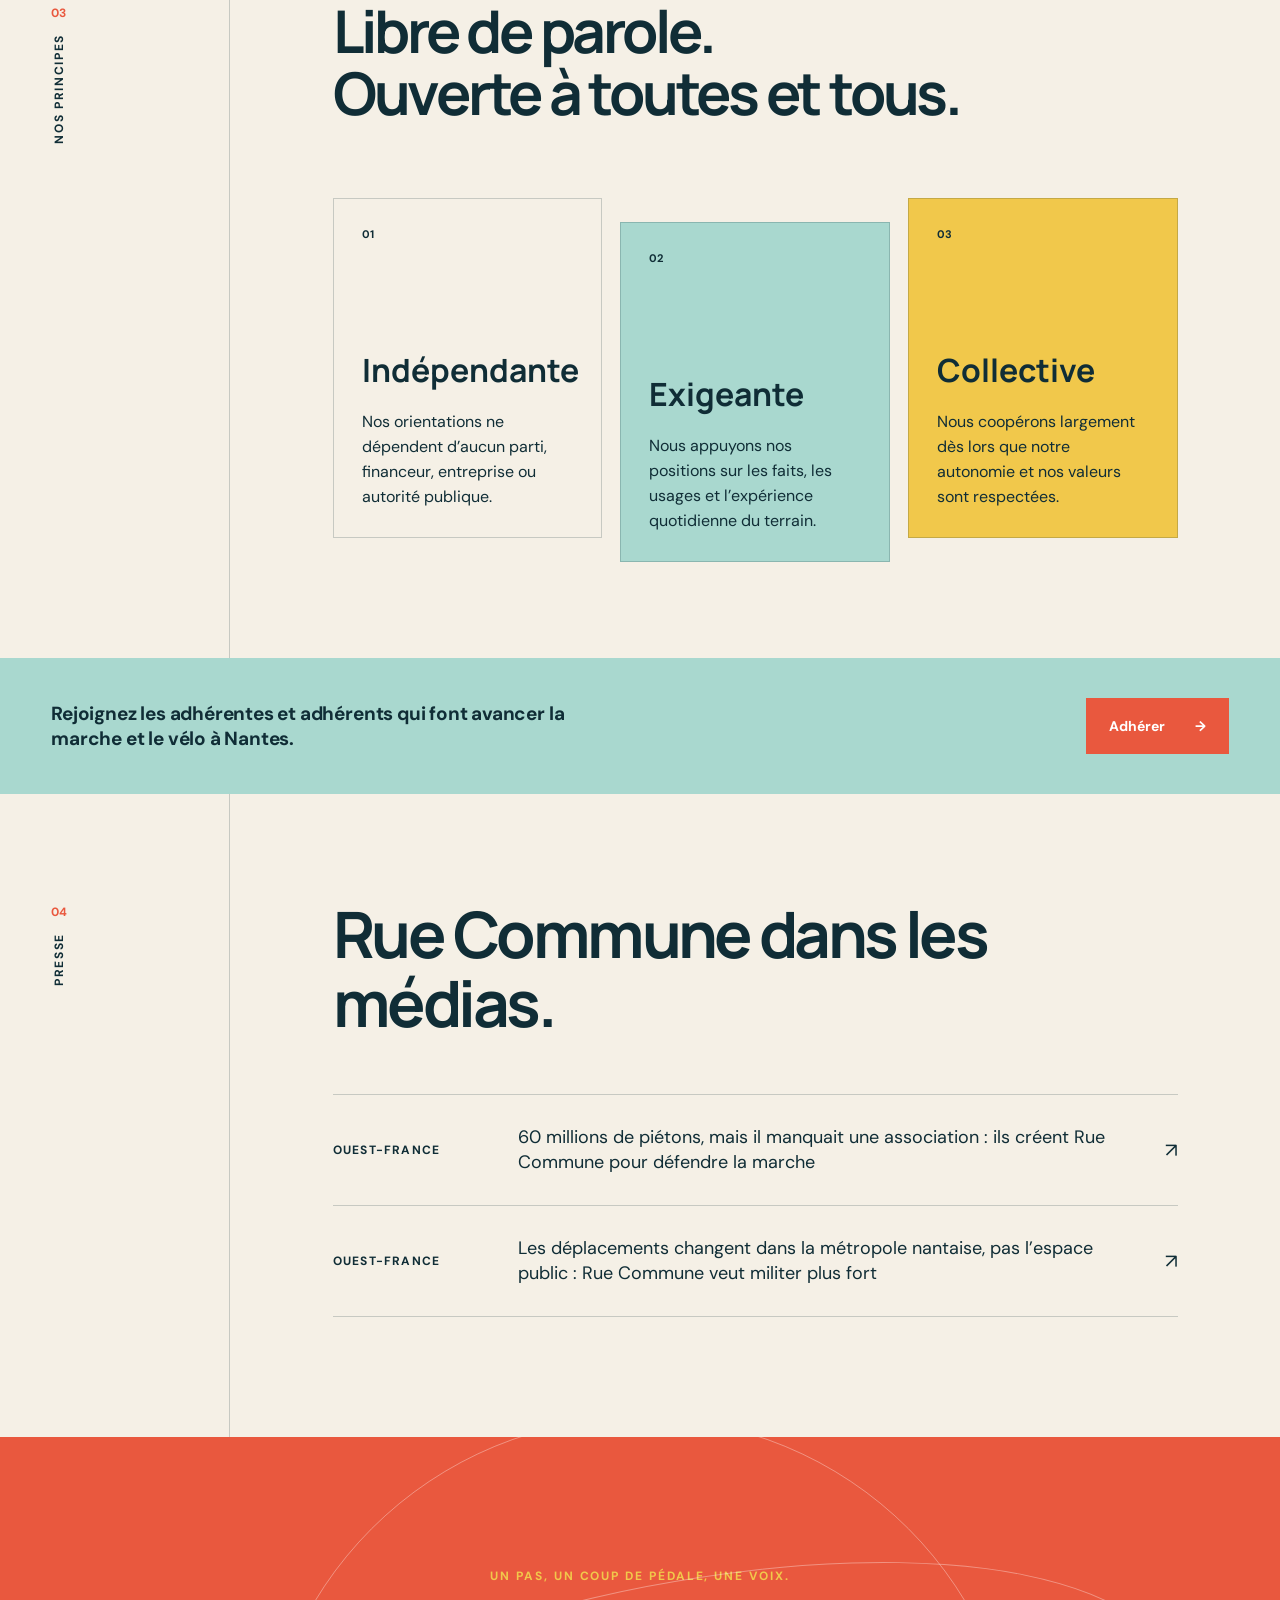
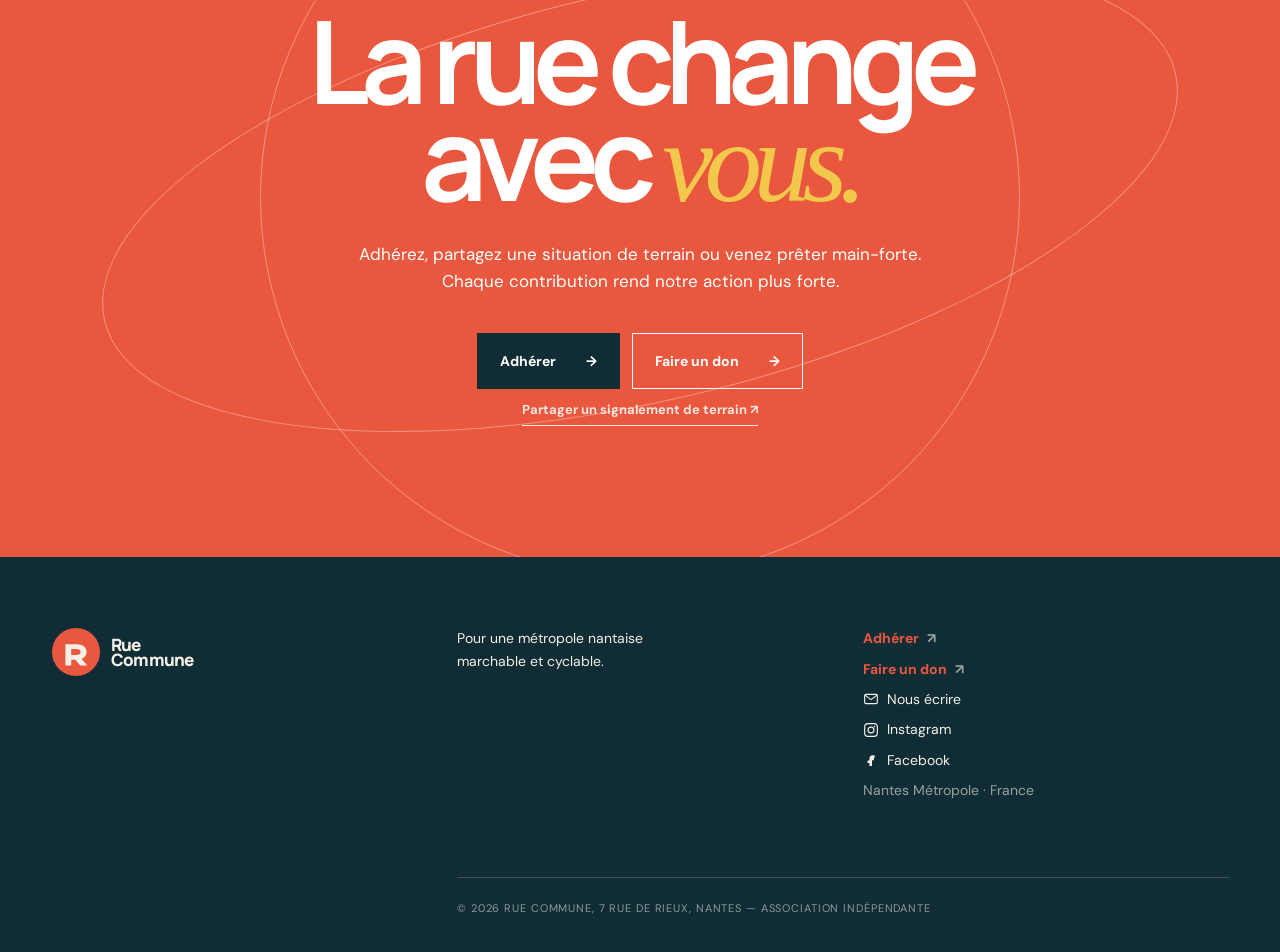
==== commit 3e8fe8a2: "Temporarily add Alexis' address for google" ====
--- a/index.html
+++ b/index.html
@@ -269,7 +269,7 @@
             >Faire un don <span aria-hidden="true">→</span></a
           >
         </div>
-        <a class="text-link join-report-link" href="mailto:contact@rue-commune.org?subject=Signalement de terrain"
+        <a class="text-link join-report-link" href="mailto:rue-commune@p27.eu?subject=Signalement de terrain"
           >Partager un signalement de terrain <span aria-hidden="true">↗</span></a
         >
       </section>
@@ -299,7 +299,7 @@
           rel="noopener"
           >Faire un don <span aria-hidden="true">↗</span></a
         >
-        <a class="social-link" href="mailto:contact@rue-commune.org">
+        <a class="social-link" href="mailto:rue-commune@p27.eu">
           <svg class="social-icon" viewBox="0 0 24 24" aria-hidden="true">
             <rect x="2.5" y="5" width="19" height="14" rx="2" fill="none" stroke="currentColor" stroke-width="1.7" />
             <path d="M3.5 6.5 12 13l8.5-6.5" fill="none" stroke="currentColor" stroke-width="1.7" stroke-linecap="round" stroke-linejoin="round" />
@@ -322,10 +322,7 @@
         </a>
         <span>Nantes Métropole · France</span>
       </div>
-      <p class="copyright">
-        © 2026 Rue Commune — Association indépendante ·
-        <a class="text-link" href="mentions-legales.html">Mentions légales</a>
-      </p>
+      <p class="copyright">© 2026 Rue Commune, 7 rue de rieux, Nantes — Association indépendante</p>
     </footer>
   </body>
 </html>
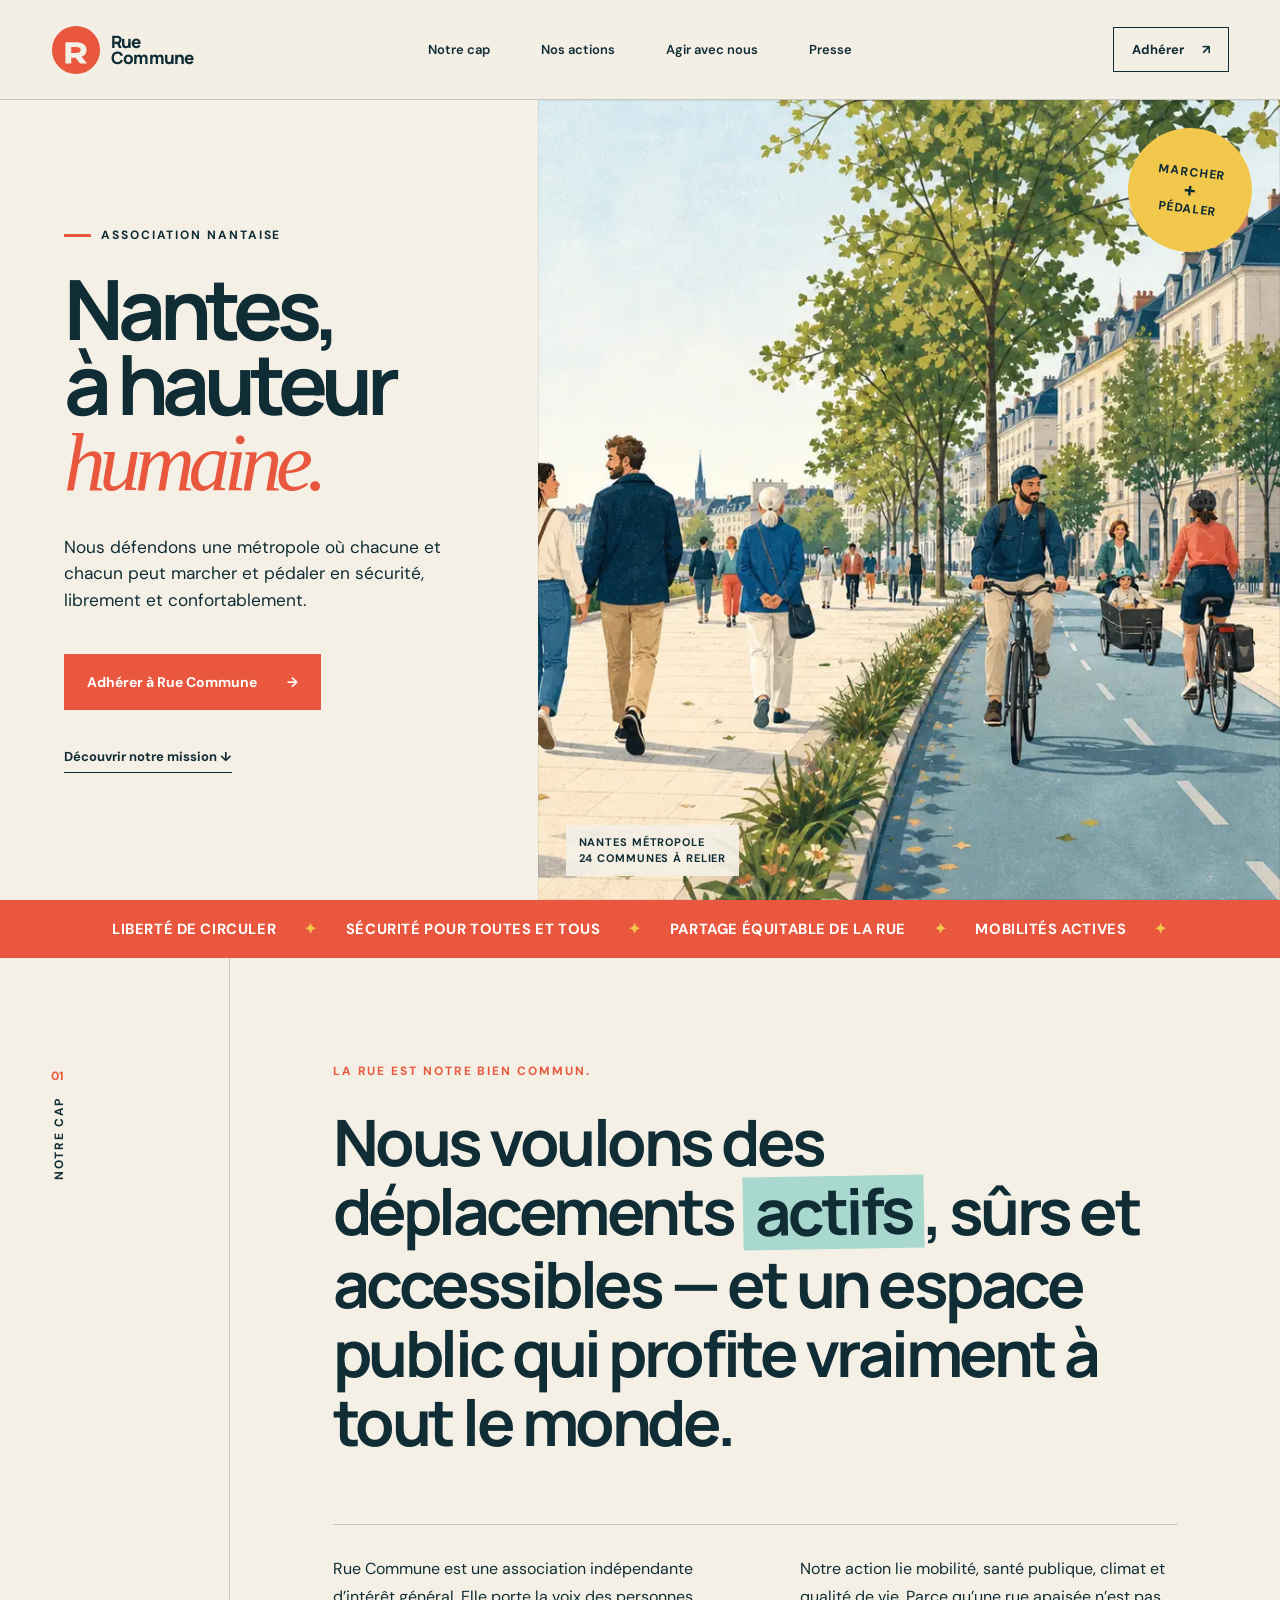
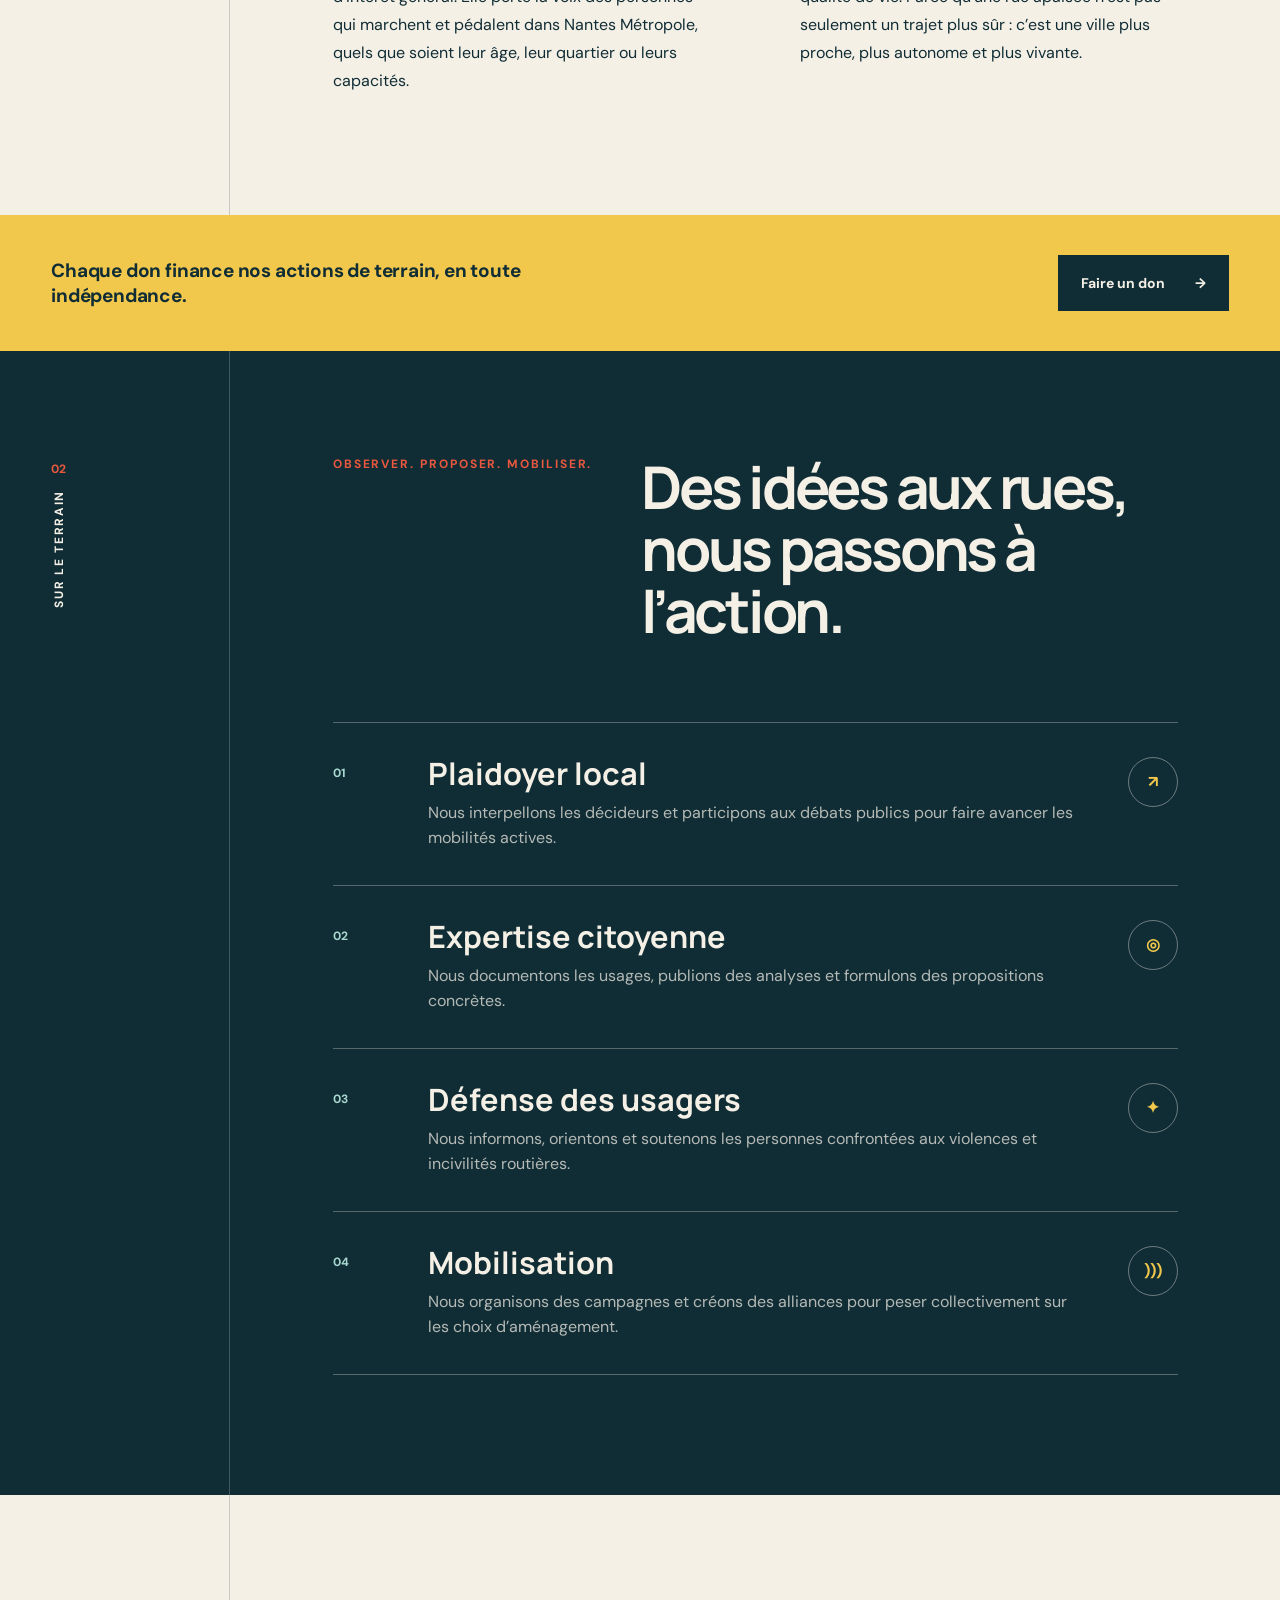
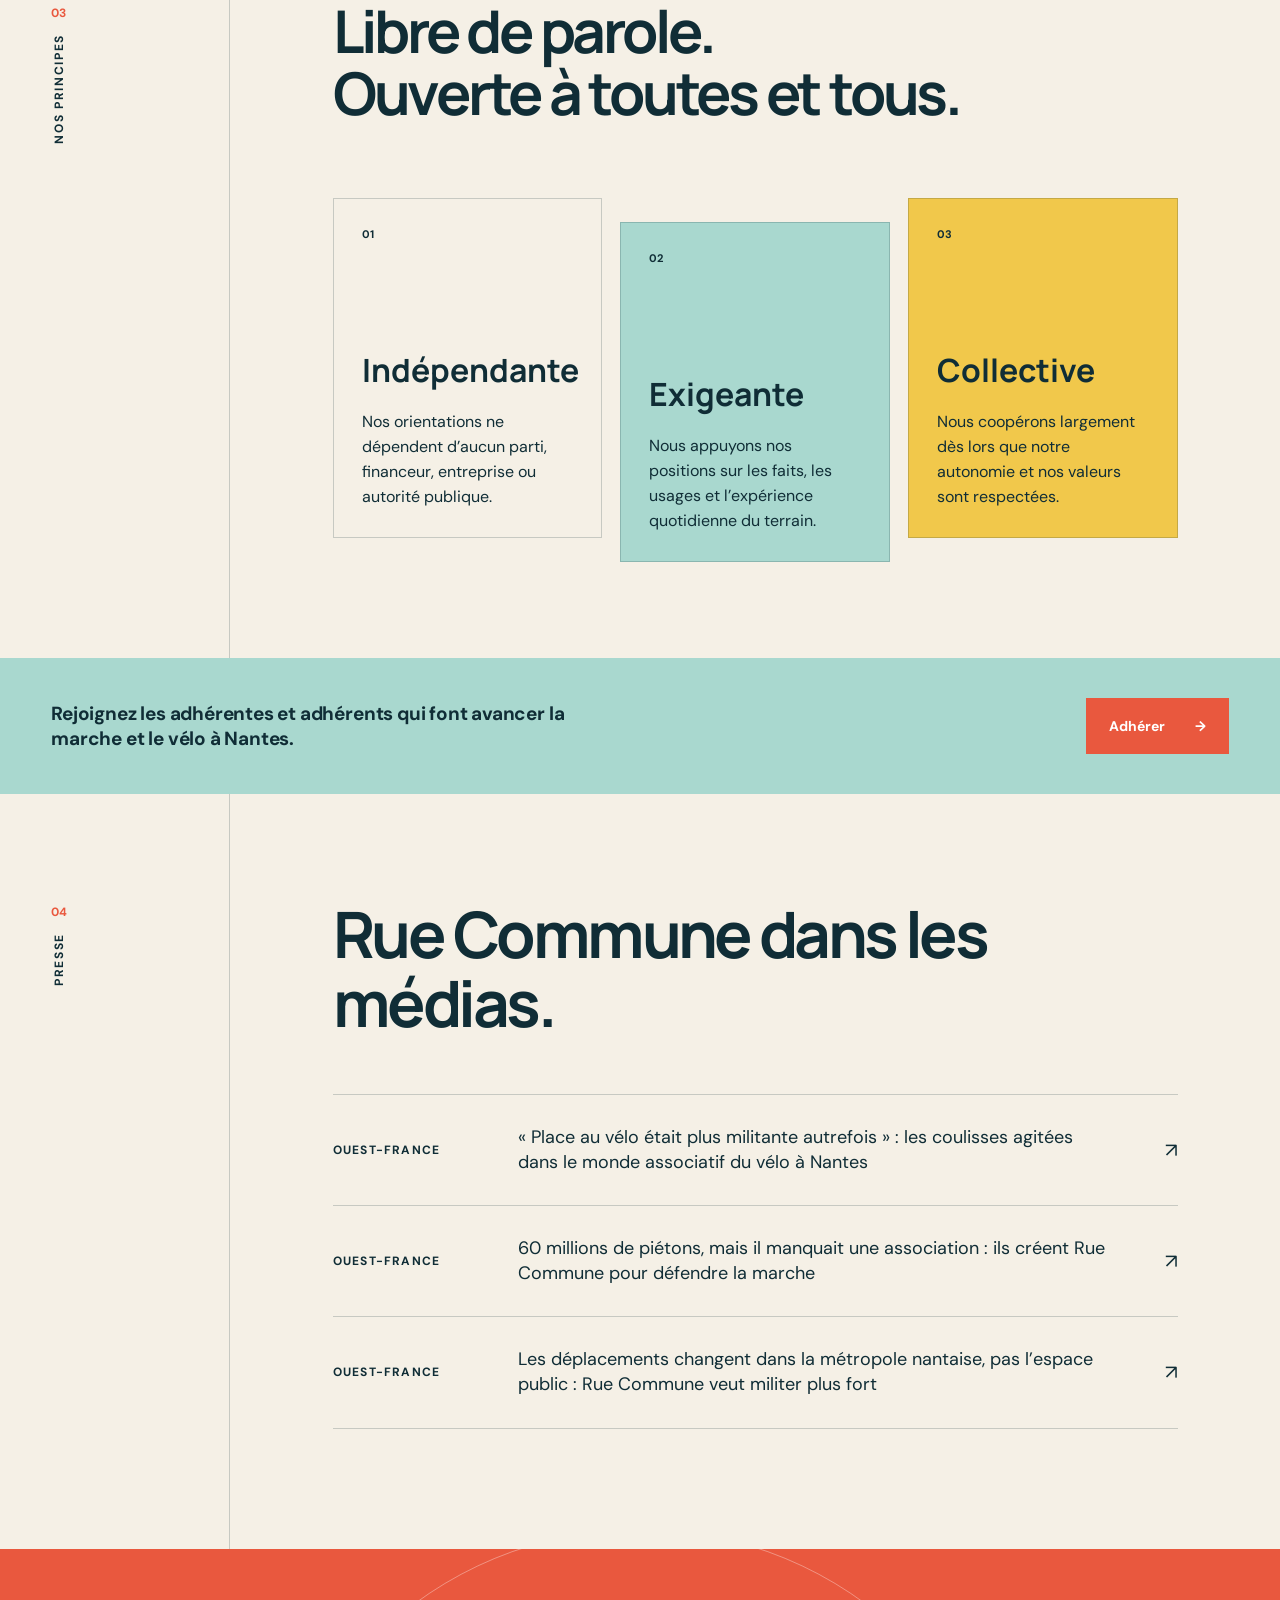
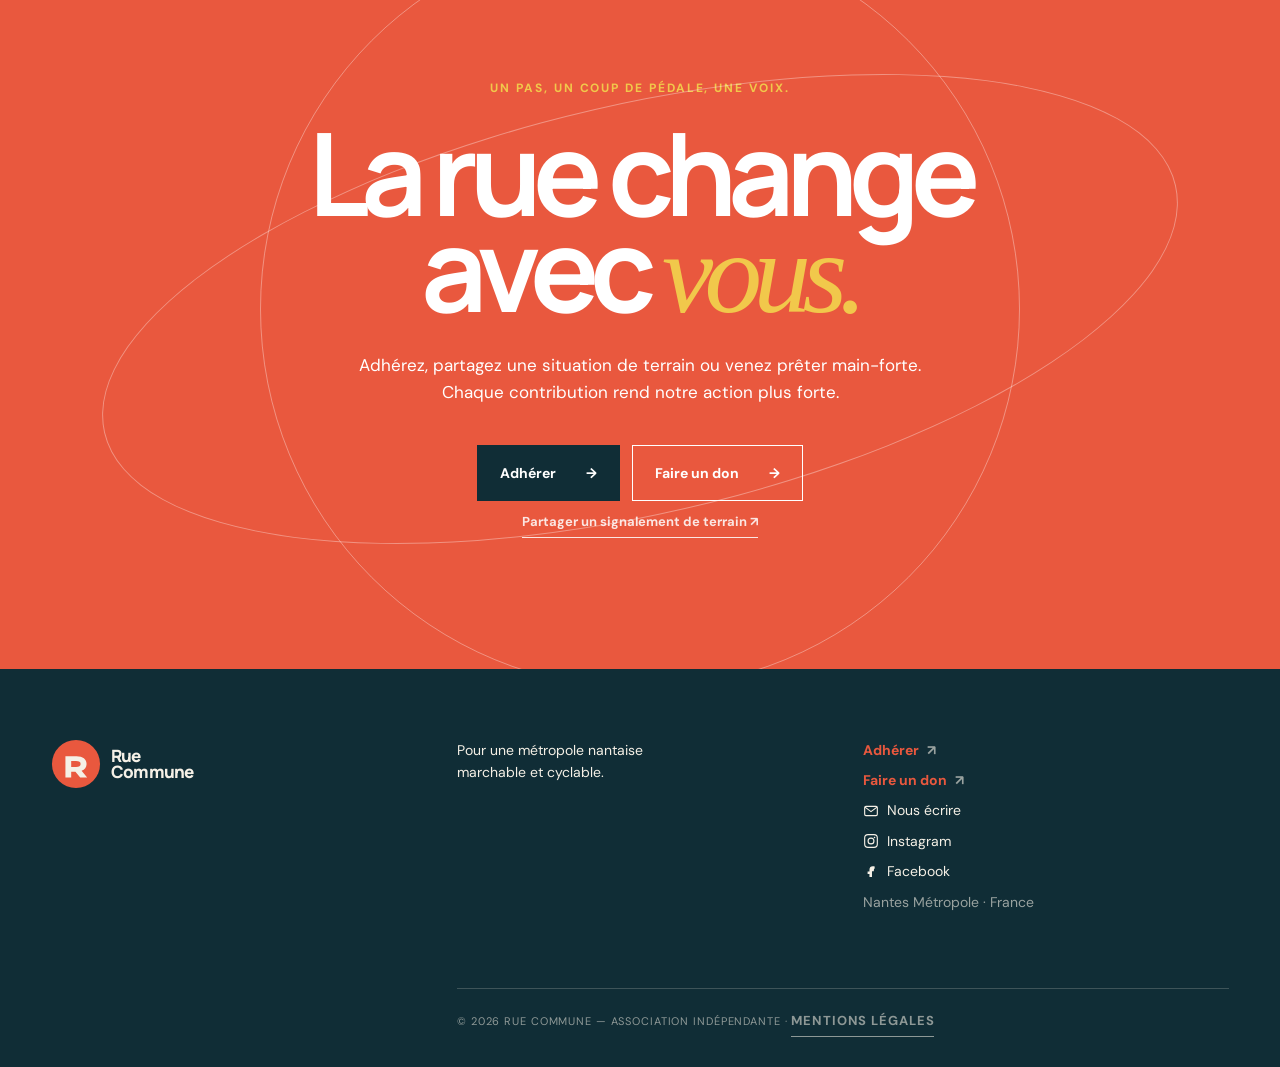
==== commit 92e073af: "Add Ouest-France cycling associations article Add the Ouest-France piece on the Nantes cycling advoc" ====
--- a/index.html
+++ b/index.html
@@ -227,6 +227,13 @@
           <h2 id="press-title">Rue Commune dans les médias.</h2>
           <ul class="press-list">
             <li>
+              <a href="https://www.ouest-france.fr/economie/transports/velo/place-au-velo-etait-plus-militante-autrefois-les-coulisses-agitees-dans-le-monde-associatif-du-velo-a-nantes-96fda28c-bd7c-11f1-8ea4-97dc4d7cca62" target="_blank" rel="noopener">
+                <span class="press-source">Ouest-France</span>
+                <span class="press-headline">« Place au vélo était plus militante autrefois » : les coulisses agitées dans le monde associatif du vélo à Nantes</span>
+                <span class="press-icon" aria-hidden="true">↗</span>
+              </a>
+            </li>
+            <li>
               <a href="https://www.ouest-france.fr/pays-de-la-loire/nantes-44000/60-millions-de-pietons-mais-il-manquait-une-association-ils-creent-rue-commune-pour-defendre-la-marche-264bd214-b027-11f1-b773-22a20d9d91fa" target="_blank" rel="noopener">
                 <span class="press-source">Ouest-France</span>
                 <span class="press-headline">60 millions de piétons, mais il manquait une association : ils créent Rue Commune pour défendre la marche</span>
@@ -269,7 +276,7 @@
             >Faire un don <span aria-hidden="true">→</span></a
           >
         </div>
-        <a class="text-link join-report-link" href="mailto:rue-commune@p27.eu?subject=Signalement de terrain"
+        <a class="text-link join-report-link" href="mailto:contact@rue-commune.org?subject=Signalement de terrain"
           >Partager un signalement de terrain <span aria-hidden="true">↗</span></a
         >
       </section>
@@ -299,7 +306,7 @@
           rel="noopener"
           >Faire un don <span aria-hidden="true">↗</span></a
         >
-        <a class="social-link" href="mailto:rue-commune@p27.eu">
+        <a class="social-link" href="mailto:contact@rue-commune.org">
           <svg class="social-icon" viewBox="0 0 24 24" aria-hidden="true">
             <rect x="2.5" y="5" width="19" height="14" rx="2" fill="none" stroke="currentColor" stroke-width="1.7" />
             <path d="M3.5 6.5 12 13l8.5-6.5" fill="none" stroke="currentColor" stroke-width="1.7" stroke-linecap="round" stroke-linejoin="round" />
@@ -322,7 +329,10 @@
         </a>
         <span>Nantes Métropole · France</span>
       </div>
-      <p class="copyright">© 2026 Rue Commune, 7 rue de rieux, Nantes — Association indépendante</p>
+      <p class="copyright">
+        © 2026 Rue Commune — Association indépendante ·
+        <a class="text-link" href="mentions-legales.html">Mentions légales</a>
+      </p>
     </footer>
   </body>
 </html>
